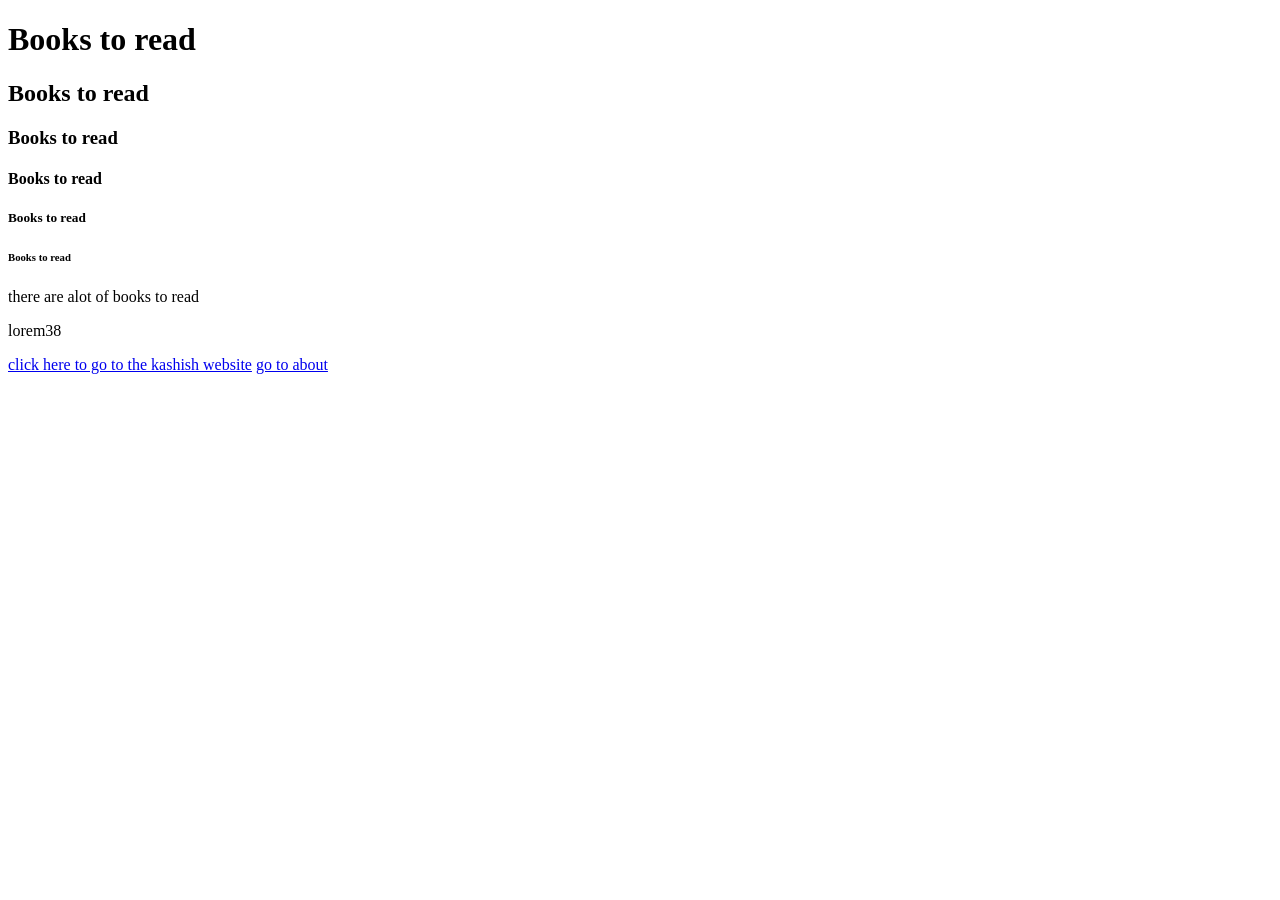
==== index.html @ 054702e3 "First Commit" ====
<!DOCTYPE html>
<html lang="en">
<head>
    <meta charset="UTF-8">
    <meta name="viewport" content="width=, initial-scale=1.0">
    <title>Document</title>
</head>
<body>
    <h1>Books to read</h1>
    <h2>Books to read</h2>
    <h3>Books to read</h3>
    <h4>Books to read</h4>
    <h5>Books to read</h5>
    <h6>Books to read</h6>
    <p>there are alot of books to read</p>
    <p>lorem38</p>
    <a href="https://codewithkashish.com">click here to  go to the kashish website</a>
    <a href="about html">go to about</a>
</body>
</html>
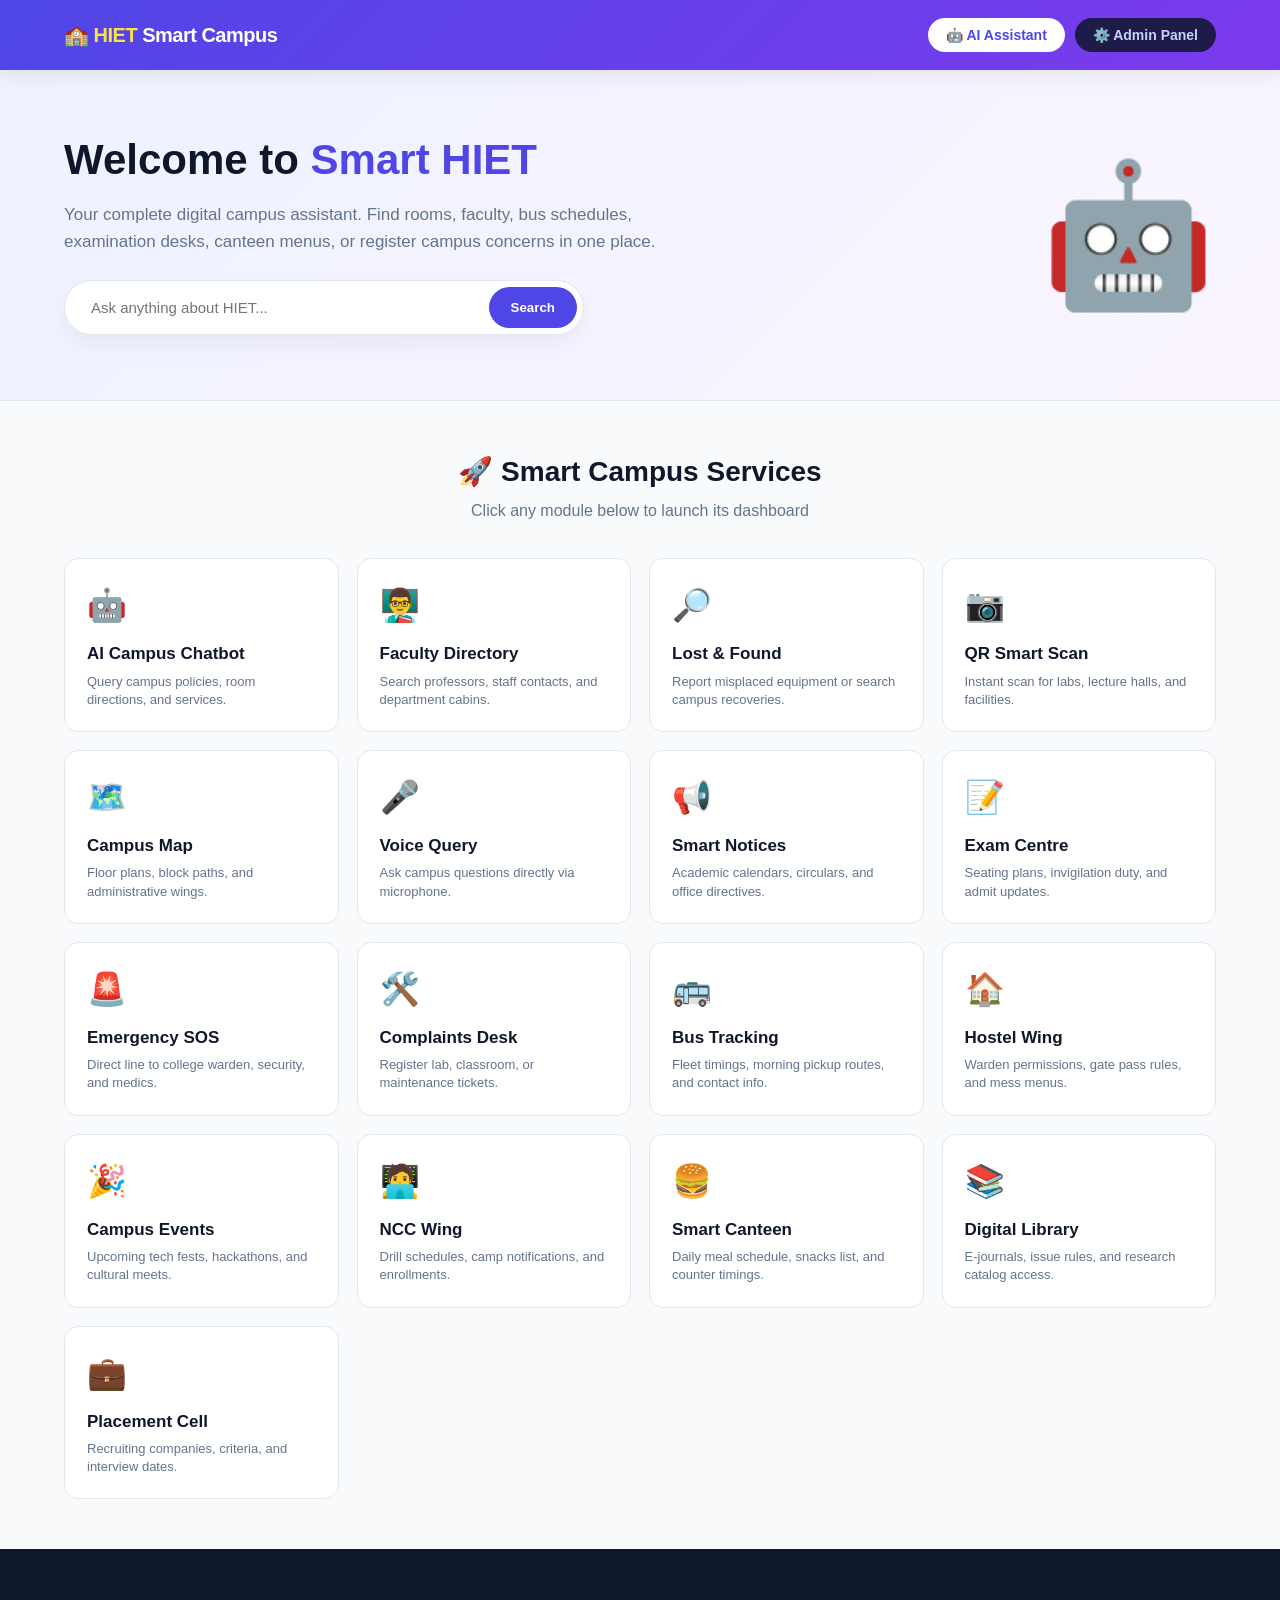
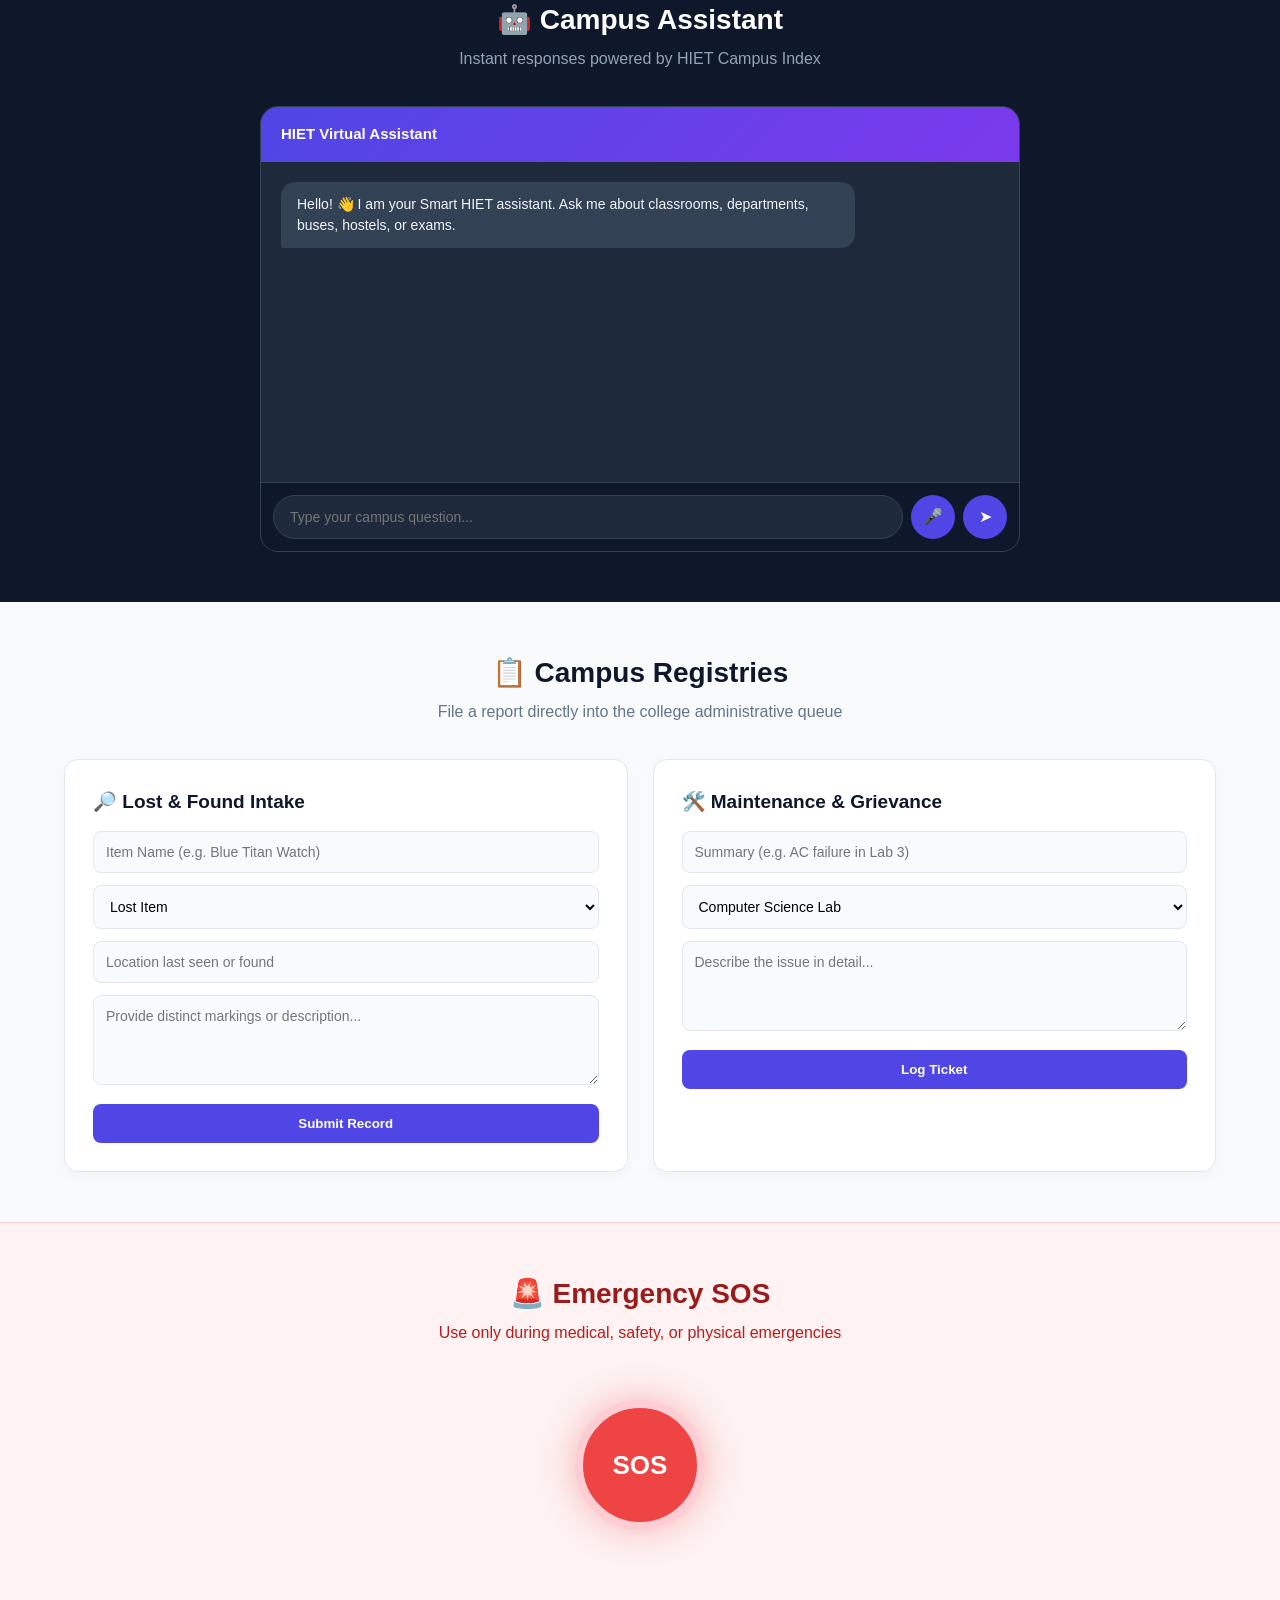
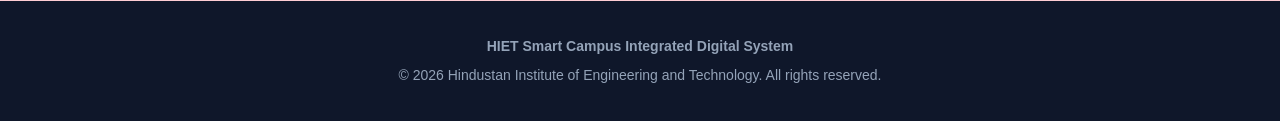
==== commit 90d65048: "change" ====
--- a/index.html
+++ b/index.html
@@ -1,20 +1,1216 @@
 <!DOCTYPE html>
 <html lang="en">
 <head>
-    <meta charset="UTF-8">
-    <meta name="viewport" content="width=, initial-scale=1.0">
-    <title>Document</title>
+<meta charset="UTF-8">
+<meta name="viewport" content="width=device-width, initial-scale=1.0">
+<title>Smart HIET Campus Portal</title>
+
+<style>
+:root {
+    --primary: #4f46e5;
+    --primary-dark: #3730a3;
+    --accent: #7c3aed;
+    --bg: #f8fafc;
+    --surface: #ffffff;
+    --text: #0f172a;
+    --muted: #64748b;
+    --border: #e2e8f0;
+    --danger: #ef4444;
+    --danger-bg: #fef2f2;
+    --success: #10b981;
+    --radius: 14px;
+}
+
+* {
+    margin: 0;
+    padding: 0;
+    box-sizing: border-box;
+    font-family: -apple-system, BlinkMacSystemFont, "Segoe UI", Roboto, Helvetica, Arial, sans-serif;
+}
+
+body {
+    background: var(--bg);
+    color: var(--text);
+    line-height: 1.5;
+}
+
+/* NAVBAR */
+nav {
+    height: 70px;
+    background: linear-gradient(135deg, var(--primary), var(--accent));
+    color: white;
+    display: flex;
+    align-items: center;
+    justify-content: space-between;
+    padding: 0 5%;
+    position: sticky;
+    top: 0;
+    z-index: 100;
+    box-shadow: 0 4px 20px rgba(0, 0, 0, 0.08);
+}
+
+.logo {
+    font-size: 20px;
+    font-weight: 700;
+    letter-spacing: -0.5px;
+}
+
+.logo span {
+    color: #fde047;
+}
+
+.nav-actions {
+    display: flex;
+    gap: 10px;
+}
+
+.nav-btn {
+    background: white;
+    color: var(--primary);
+    border: none;
+    padding: 9px 18px;
+    border-radius: 9999px;
+    font-weight: 600;
+    font-size: 14px;
+    cursor: pointer;
+    transition: 0.2s ease;
+}
+
+.nav-btn:hover {
+    transform: translateY(-1px);
+    box-shadow: 0 4px 12px rgba(0, 0, 0, 0.15);
+}
+
+.nav-btn.admin-btn {
+    background: #1e1b4b;
+    color: #c7d2fe;
+}
+
+/* HERO */
+.hero {
+    padding: 60px 5%;
+    display: flex;
+    align-items: center;
+    justify-content: space-between;
+    background: linear-gradient(135deg, #eef2ff 0%, #faf5ff 100%);
+    border-bottom: 1px solid var(--border);
+}
+
+.hero-text {
+    max-width: 620px;
+}
+
+.hero h1 {
+    font-size: 42px;
+    font-weight: 800;
+    line-height: 1.2;
+    margin-bottom: 15px;
+}
+
+.hero h1 span {
+    color: var(--primary);
+}
+
+.hero p {
+    font-size: 17px;
+    color: var(--muted);
+    line-height: 1.6;
+}
+
+.search {
+    margin-top: 25px;
+    display: flex;
+    background: var(--surface);
+    padding: 6px;
+    border-radius: 9999px;
+    box-shadow: 0 10px 25px rgba(0, 0, 0, 0.05);
+    border: 1px solid var(--border);
+    max-width: 520px;
+}
+
+.search input {
+    flex: 1;
+    border: none;
+    outline: none;
+    padding: 12px 20px;
+    font-size: 15px;
+    background: transparent;
+}
+
+.search button {
+    border: none;
+    background: var(--primary);
+    color: white;
+    padding: 0 22px;
+    border-radius: 9999px;
+    cursor: pointer;
+    font-weight: 600;
+}
+
+.hero-icon {
+    font-size: 140px;
+    user-select: none;
+}
+
+/* SECTIONS */
+section {
+    padding: 50px 5%;
+}
+
+.section-title {
+    text-align: center;
+    margin-bottom: 35px;
+}
+
+.section-title h2 {
+    font-size: 28px;
+    font-weight: 700;
+}
+
+.section-title p {
+    color: var(--muted);
+    margin-top: 6px;
+}
+
+/* MODULES GRID */
+.modules {
+    display: grid;
+    grid-template-columns: repeat(auto-fill, minmax(220px, 1fr));
+    gap: 18px;
+}
+
+.card {
+    background: var(--surface);
+    padding: 22px;
+    border-radius: var(--radius);
+    border: 1px solid var(--border);
+    cursor: pointer;
+    transition: transform 0.2s, box-shadow 0.2s;
+    display: flex;
+    flex-direction: column;
+}
+
+.card:hover {
+    transform: translateY(-4px);
+    box-shadow: 0 12px 25px rgba(0, 0, 0, 0.06);
+    border-color: #cbd5e1;
+}
+
+.card .icon {
+    font-size: 32px;
+    margin-bottom: 12px;
+}
+
+.card h3 {
+    font-size: 17px;
+    margin-bottom: 6px;
+}
+
+.card p {
+    color: var(--muted);
+    font-size: 13px;
+    line-height: 1.4;
+}
+
+/* CHATBOT */
+.ai-section {
+    background: #0f172a;
+    color: white;
+}
+
+.chatbox {
+    max-width: 760px;
+    margin: auto;
+    background: #1e293b;
+    border-radius: 18px;
+    overflow: hidden;
+    border: 1px solid #334155;
+}
+
+.chat-header {
+    padding: 16px 20px;
+    background: linear-gradient(135deg, var(--primary), var(--accent));
+    font-weight: 700;
+    font-size: 15px;
+}
+
+.chat-messages {
+    height: 320px;
+    padding: 20px;
+    overflow-y: auto;
+    display: flex;
+    flex-direction: column;
+    gap: 12px;
+}
+
+.message {
+    padding: 12px 16px;
+    border-radius: 14px;
+    max-width: 80%;
+    font-size: 14px;
+    line-height: 1.5;
+}
+
+.bot {
+    background: #334155;
+    color: #f1f5f9;
+    align-self: flex-start;
+    border-bottom-left-radius: 2px;
+}
+
+.user {
+    background: var(--primary);
+    color: white;
+    align-self: flex-end;
+    border-bottom-right-radius: 2px;
+}
+
+.chat-input {
+    display: flex;
+    padding: 12px;
+    gap: 8px;
+    background: #0f172a;
+    border-top: 1px solid #334155;
+}
+
+.chat-input input {
+    flex: 1;
+    padding: 12px 16px;
+    border: 1px solid #334155;
+    border-radius: 9999px;
+    outline: none;
+    background: #1e293b;
+    color: white;
+    font-size: 14px;
+}
+
+.chat-input button {
+    border: none;
+    border-radius: 9999px;
+    width: 44px;
+    height: 44px;
+    display: flex;
+    align-items: center;
+    justify-content: center;
+    cursor: pointer;
+    background: var(--primary);
+    color: white;
+    font-size: 16px;
+}
+
+/* FORMS SECTION */
+.forms-grid {
+    display: grid;
+    grid-template-columns: repeat(auto-fit, minmax(320px, 1fr));
+    gap: 25px;
+}
+
+.form-box {
+    background: var(--surface);
+    padding: 28px;
+    border-radius: var(--radius);
+    border: 1px solid var(--border);
+    box-shadow: 0 4px 15px rgba(0, 0, 0, 0.03);
+}
+
+.form-box h3 {
+    margin-bottom: 15px;
+    font-size: 19px;
+}
+
+.form-box input,
+.form-box textarea,
+.form-box select {
+    width: 100%;
+    padding: 12px;
+    margin-bottom: 12px;
+    border: 1px solid var(--border);
+    border-radius: 8px;
+    outline: none;
+    font-size: 14px;
+    background: #f8fafc;
+}
+
+.form-box textarea {
+    height: 90px;
+    resize: vertical;
+}
+
+.form-box button {
+    width: 100%;
+    padding: 12px;
+    border: none;
+    background: var(--primary);
+    color: white;
+    border-radius: 8px;
+    font-weight: 700;
+    cursor: pointer;
+    transition: 0.2s;
+}
+
+.form-box button:hover {
+    background: var(--primary-dark);
+}
+
+/* SOS */
+.sos {
+    background: var(--danger-bg);
+    text-align: center;
+    border-top: 1px solid #fecdd3;
+    border-bottom: 1px solid #fecdd3;
+}
+
+.sos-button {
+    display: inline-flex;
+    align-items: center;
+    justify-content: center;
+    margin: 20px auto;
+    width: 130px;
+    height: 130px;
+    border-radius: 50%;
+    border: 8px solid #fecdd3;
+    background: var(--danger);
+    color: white;
+    font-size: 26px;
+    font-weight: 800;
+    cursor: pointer;
+    box-shadow: 0 0 35px rgba(239, 68, 68, 0.35);
+    transition: transform 0.2s;
+}
+
+.sos-button:hover {
+    transform: scale(1.05);
+}
+
+/* FOOTER */
+footer {
+    background: #0f172a;
+    color: #94a3b8;
+    text-align: center;
+    padding: 35px 5%;
+    font-size: 14px;
+}
+
+/* MODAL ENGINE */
+.modal-overlay {
+    position: fixed;
+    top: 0;
+    left: 0;
+    right: 0;
+    bottom: 0;
+    background: rgba(15, 23, 42, 0.6);
+    backdrop-filter: blur(4px);
+    display: none;
+    align-items: center;
+    justify-content: center;
+    z-index: 2000;
+    padding: 20px;
+}
+
+.modal-overlay.active {
+    display: flex;
+}
+
+.modal-container {
+    background: var(--surface);
+    width: 100%;
+    max-width: 650px;
+    border-radius: 18px;
+    box-shadow: 0 20px 40px rgba(0, 0, 0, 0.2);
+    overflow: hidden;
+    max-height: 90vh;
+    display: flex;
+    flex-direction: column;
+}
+
+.modal-header {
+    padding: 18px 24px;
+    background: #f8fafc;
+    border-bottom: 1px solid var(--border);
+    display: flex;
+    align-items: center;
+    justify-content: space-between;
+}
+
+.modal-header h3 {
+    font-size: 18px;
+    display: flex;
+    align-items: center;
+    gap: 8px;
+}
+
+.modal-close {
+    background: none;
+    border: none;
+    font-size: 22px;
+    color: var(--muted);
+    cursor: pointer;
+}
+
+.modal-body {
+    padding: 24px;
+    overflow-y: auto;
+    font-size: 14px;
+}
+
+/* ADMIN PANEL STYLING */
+.admin-stats {
+    display: grid;
+    grid-template-columns: repeat(auto-fit, minmax(140px, 1fr));
+    gap: 12px;
+    margin-bottom: 24px;
+}
+
+.admin-stat-card {
+    background: #f1f5f9;
+    padding: 14px;
+    border-radius: 10px;
+    text-align: center;
+}
+
+.admin-stat-card .val {
+    font-size: 24px;
+    font-weight: 700;
+    color: var(--primary);
+}
+
+.admin-stat-card .lbl {
+    font-size: 12px;
+    color: var(--muted);
+}
+
+.admin-table {
+    width: 100%;
+    border-collapse: collapse;
+    margin-top: 10px;
+}
+
+.admin-table th,
+.admin-table td {
+    padding: 10px 12px;
+    text-align: left;
+    border-bottom: 1px solid var(--border);
+    font-size: 13px;
+}
+
+.admin-table th {
+    background: #f8fafc;
+    color: var(--muted);
+    font-weight: 600;
+}
+
+.badge {
+    display: inline-block;
+    padding: 3px 8px;
+    border-radius: 9999px;
+    font-size: 11px;
+    font-weight: 600;
+}
+
+.badge-pending {
+    background: #fef3c7;
+    color: #92400e;
+}
+
+.badge-resolved {
+    background: #dcfce7;
+    color: #166534;
+}
+
+/* RESPONSIVE */
+@media(max-width: 768px) {
+    .hero {
+        flex-direction: column;
+        text-align: center;
+        gap: 20px;
+    }
+    .hero-icon {
+        display: none;
+    }
+    .search {
+        margin: 20px auto 0;
+    }
+}
+</style>
 </head>
+
 <body>
-    <h1>Books to read</h1>
-    <h2>Books to read</h2>
-    <h3>Books to read</h3>
-    <h4>Books to read</h4>
-    <h5>Books to read</h5>
-    <h6>Books to read</h6>
-    <p>there are alot of books to read</p>
-    <p>lorem38</p>
-    <a href="https://codewithkashish.com">click here to  go to the kashish website</a>
-    <a href="about html">go to about</a>
+
+<!-- NAVBAR -->
+<nav>
+    <div class="logo">🏫 <span>HIET</span> Smart Campus</div>
+    <div class="nav-actions">
+        <button class="nav-btn" onclick="openAI()">🤖 AI Assistant</button>
+        <button class="nav-btn admin-btn" onclick="openAdminPanel()">⚙️ Admin Panel</button>
+    </div>
+</nav>
+
+<!-- HERO -->
+<div class="hero">
+    <div class="hero-text">
+        <h1>Welcome to <span>Smart HIET</span></h1>
+        <p>
+            Your complete digital campus assistant. Find rooms, faculty, bus schedules, 
+            examination desks, canteen menus, or register campus concerns in one place.
+        </p>
+
+        <div class="search">
+            <input id="mainSearch" placeholder="Ask anything about HIET..." onkeypress="searchEnter(event)">
+            <button onclick="mainSearch()">Search</button>
+        </div>
+    </div>
+    <div class="hero-icon">🤖</div>
+</div>
+
+<!-- MODULES -->
+<section>
+    <div class="section-title">
+        <h2>🚀 Smart Campus Services</h2>
+        <p>Click any module below to launch its dashboard</p>
+    </div>
+
+    <div class="modules">
+        <div class="card" onclick="openAI()">
+            <div class="icon">🤖</div>
+            <h3>AI Campus Chatbot</h3>
+            <p>Query campus policies, room directions, and services.</p>
+        </div>
+
+        <div class="card" onclick="openModal('faculty')">
+            <div class="icon">👨‍🏫</div>
+            <h3>Faculty Directory</h3>
+            <p>Search professors, staff contacts, and department cabins.</p>
+        </div>
+
+        <div class="card" onclick="openModal('lostFound')">
+            <div class="icon">🔎</div>
+            <h3>Lost & Found</h3>
+            <p>Report misplaced equipment or search campus recoveries.</p>
+        </div>
+
+        <div class="card" onclick="openModal('qrScan')">
+            <div class="icon">📷</div>
+            <h3>QR Smart Scan</h3>
+            <p>Instant scan for labs, lecture halls, and facilities.</p>
+        </div>
+
+        <div class="card" onclick="openModal('navigation')">
+            <div class="icon">🗺️</div>
+            <h3>Campus Map</h3>
+            <p>Floor plans, block paths, and administrative wings.</p>
+        </div>
+
+        <div class="card" onclick="voiceAssistant()">
+            <div class="icon">🎤</div>
+            <h3>Voice Query</h3>
+            <p>Ask campus questions directly via microphone.</p>
+        </div>
+
+        <div class="card" onclick="openModal('notices')">
+            <div class="icon">📢</div>
+            <h3>Smart Notices</h3>
+            <p>Academic calendars, circulars, and office directives.</p>
+        </div>
+
+        <div class="card" onclick="openModal('exam')">
+            <div class="icon">📝</div>
+            <h3>Exam Centre</h3>
+            <p>Seating plans, invigilation duty, and admit updates.</p>
+        </div>
+
+        <div class="card" onclick="sosPrompt()">
+            <div class="icon">🚨</div>
+            <h3>Emergency SOS</h3>
+            <p>Direct line to college warden, security, and medics.</p>
+        </div>
+
+        <div class="card" onclick="scrollToForms()">
+            <div class="icon">🛠️</div>
+            <h3>Complaints Desk</h3>
+            <p>Register lab, classroom, or maintenance tickets.</p>
+        </div>
+
+        <div class="card" onclick="openModal('bus')">
+            <div class="icon">🚌</div>
+            <h3>Bus Tracking</h3>
+            <p>Fleet timings, morning pickup routes, and contact info.</p>
+        </div>
+
+        <div class="card" onclick="openModal('hostel')">
+            <div class="icon">🏠</div>
+            <h3>Hostel Wing</h3>
+            <p>Warden permissions, gate pass rules, and mess menus.</p>
+        </div>
+
+        <div class="card" onclick="openModal('events')">
+            <div class="icon">🎉</div>
+            <h3>Campus Events</h3>
+            <p>Upcoming tech fests, hackathons, and cultural meets.</p>
+        </div>
+
+        <div class="card" onclick="openModal('ncc')">
+            <div class="icon">🧑‍💻</div>
+            <h3>NCC Wing</h3>
+            <p>Drill schedules, camp notifications, and enrollments.</p>
+        </div>
+
+        <div class="card" onclick="openModal('canteen')">
+            <div class="icon">🍔</div>
+            <h3>Smart Canteen</h3>
+            <p>Daily meal schedule, snacks list, and counter timings.</p>
+        </div>
+
+        <div class="card" onclick="openModal('library')">
+            <div class="icon">📚</div>
+            <h3>Digital Library</h3>
+            <p>E-journals, issue rules, and research catalog access.</p>
+        </div>
+
+        <div class="card" onclick="openModal('placement')">
+            <div class="icon">💼</div>
+            <h3>Placement Cell</h3>
+            <p>Recruiting companies, criteria, and interview dates.</p>
+        </div>
+    </div>
+</section>
+
+<!-- AI CHATBOT -->
+<section class="ai-section" id="ai">
+    <div class="section-title">
+        <h2>🤖 Campus Assistant</h2>
+        <p style="color:#94a3b8">Instant responses powered by HIET Campus Index</p>
+    </div>
+
+    <div class="chatbox">
+        <div class="chat-header">HIET Virtual Assistant</div>
+        <div class="chat-messages" id="messages">
+            <div class="message bot">
+                Hello! 👋 I am your Smart HIET assistant. Ask me about classrooms, departments, buses, hostels, or exams.
+            </div>
+        </div>
+        <div class="chat-input">
+            <input id="chatInput" placeholder="Type your campus question..." onkeypress="chatEnter(event)">
+            <button onclick="voiceAssistant()" title="Voice input">🎤</button>
+            <button onclick="sendMessage()" title="Send">➤</button>
+        </div>
+    </div>
+</section>
+
+<!-- REPORT & COMPLAINT FORMS -->
+<section id="forms">
+    <div class="section-title">
+        <h2>📋 Campus Registries</h2>
+        <p>File a report directly into the college administrative queue</p>
+    </div>
+
+    <div class="forms-grid">
+        <!-- LOST & FOUND -->
+        <div class="form-box">
+            <h3>🔎 Lost & Found Intake</h3>
+            <input id="itemName" placeholder="Item Name (e.g. Blue Titan Watch)">
+            <select id="itemType">
+                <option value="Lost">Lost Item</option>
+                <option value="Found">Found Item</option>
+            </select>
+            <input id="location" placeholder="Location last seen or found">
+            <textarea id="description" placeholder="Provide distinct markings or description..."></textarea>
+            <button onclick="submitLost()">Submit Record</button>
+        </div>
+
+        <!-- COMPLAINT SYSTEM -->
+        <div class="form-box">
+            <h3>🛠️ Maintenance & Grievance</h3>
+            <input id="complaintTitle" placeholder="Summary (e.g. AC failure in Lab 3)">
+            <select id="department">
+                <option>Computer Science Lab</option>
+                <option>Central Library</option>
+                <option>Boys / Girls Hostel</option>
+                <option>Campus Canteen</option>
+                <option>Transport & Bus Service</option>
+                <option>Electrical / Facilities</option>
+            </select>
+            <textarea id="complaintText" placeholder="Describe the issue in detail..."></textarea>
+            <button onclick="submitComplaint()">Log Ticket</button>
+        </div>
+    </div>
+</section>
+
+<!-- SOS SECTION -->
+<section class="sos">
+    <div class="section-title">
+        <h2 style="color: #991b1b;">🚨 Emergency SOS</h2>
+        <p style="color: #b91c1c;">Use only during medical, safety, or physical emergencies</p>
+    </div>
+    <button class="sos-button" onclick="sosPrompt()">SOS</button>
+</section>
+
+<!-- FOOTER -->
+<footer>
+    <p><strong>HIET Smart Campus Integrated Digital System</strong></p>
+    <p style="margin-top: 8px;">© 2026 Hindustan Institute of Engineering and Technology. All rights reserved.</p>
+</footer>
+
+<!-- SYSTEM MODAL -->
+<div class="modal-overlay" id="systemModal">
+    <div class="modal-container">
+        <div class="modal-header">
+            <h3 id="modalTitle">Module Details</h3>
+            <button class="modal-close" onclick="closeModal()">✕</button>
+        </div>
+        <div class="modal-body" id="modalContent"></div>
+    </div>
+</div>
+
+<script>
+/* ==========================================================
+   APP STATE & DEFAULT DATA STORE
+========================================================== */
+let appState = {
+    complaints: [
+        { id: "CMP-4921", title: "Projector flickering in Room 204", dept: "Electrical / Facilities", status: "Pending", date: "2026-09-07" },
+        { id: "CMP-4882", title: "Water dispenser filter replacement", dept: "Central Library", status: "Resolved", date: "2026-09-06" }
+    ],
+    lostFound: [
+        { id: "LF-3012", item: "Casio FX-991ES Calculator", type: "Found", location: "CSE Lab 2", date: "2026-09-08" },
+        { id: "LF-3004", item: "Black Leather Wallet", type: "Lost", location: "Canteen Area", date: "2026-09-07" }
+    ]
+};
+
+/* ==========================================================
+   INTERACTIVE MODULE MODALS
+========================================================== */
+const moduleData = {
+    faculty: {
+        title: "👨‍🏫 Faculty Directory",
+        content: `
+            <p style="color:var(--muted); margin-bottom: 15px;">Search through primary departmental heads and professors:</p>
+            <div style="display:flex; flex-direction:column; gap:10px;">
+                <div style="border:1px solid var(--border); padding:12px; border-radius:8px;">
+                    <strong>Dr. R. K. Sharma</strong> — Head of Department<br>
+                    <span style="color:var(--muted); font-size:13px;">Computer Science & Engineering • Cabin: Tech Block 301</span>
+                </div>
+                <div style="border:1px solid var(--border); padding:12px; border-radius:8px;">
+                    <strong>Prof. Anita Varma</strong> — Associate Professor<br>
+                    <span style="color:var(--muted); font-size:13px;">Data Structures & Python • Cabin: Tech Block 204</span>
+                </div>
+                <div style="border:1px solid var(--border); padding:12px; border-radius:8px;">
+                    <strong>Dr. Sunil Mehta</strong> — Dean of Academics<br>
+                    <span style="color:var(--muted); font-size:13px;">Admin Wing • First Floor Office 12</span>
+                </div>
+            </div>
+        `
+    },
+    qrScan: {
+        title: "📷 QR Smart Scanner",
+        content: `
+            <div style="text-align:center; padding:20px 0;">
+                <div style="border:2px dashed var(--border); padding:35px; border-radius:12px; margin-bottom:15px; background:#f8fafc;">
+                    <div style="font-size:45px; margin-bottom:10px;">📸</div>
+                    <p>Camera permission required to scan facility QR codes.</p>
+                </div>
+                <button class="nav-btn" style="background:var(--primary); color:white; border-radius:8px;" onclick="alert('Camera activated. Point at any lab, notice, or desk code.')">Initialize Camera</button>
+            </div>
+        `
+    },
+    navigation: {
+        title: "🗺️ Smart Campus Wayfinding",
+        content: `
+            <div style="display:flex; flex-direction:column; gap:10px;">
+                <p style="color:var(--muted)">Key building locations and paths:</p>
+                <ul style="padding-left:20px; line-height:1.8;">
+                    <li><strong>Tech Block A:</strong> CSE Labs 1-4, Server Room (Ground & 1st Floor)</li>
+                    <li><strong>Academic Block B:</strong> Lecture Halls 101-310, HOD Cabins</li>
+                    <li><strong>Central Amenities:</strong> Library (Floor 2), Main Auditorium</li>
+                    <li><strong>Campus Facilities:</strong> Student Canteen, First Aid Centre, Sports Ground</li>
+                </ul>
+            </div>
+        `
+    },
+    notices: {
+        title: "📢 Official Campus Bulletins",
+        content: `
+            <div style="display:flex; flex-direction:column; gap:12px;">
+                <div style="border-left:4px solid var(--primary); padding:10px 14px; background:#f8fafc;">
+                    <strong>Mid-Term Schedule Published</strong>
+                    <p style="color:var(--muted); font-size:12px;">Circulated today • Controller of Examinations</p>
+                </div>
+                <div style="border-left:4px solid var(--accent); padding:10px 14px; background:#f8fafc;">
+                    <strong>Annual Hackathon Registration Open</strong>
+                    <p style="color:var(--muted); font-size:12px;">Circulated 2 days ago • Innovation Cell</p>
+                </div>
+                <div style="border-left:4px solid #10b981; padding:10px 14px; background:#f8fafc;">
+                    <strong>Library Timings Extended to 9:00 PM</strong>
+                    <p style="color:var(--muted); font-size:12px;">Circulated Sep 05, 2026 • Library Dean</p>
+                </div>
+            </div>
+        `
+    },
+    exam: {
+        title: "📝 Examination Centre Desk",
+        content: `
+            <p style="color:var(--muted); margin-bottom:12px;">Upcoming assessment details:</p>
+            <table class="admin-table">
+                <tr><th>Code</th><th>Subject</th><th>Date</th><th>Hall</th></tr>
+                <tr><td>CS601</td><td>Compiler Design</td><td>Sep 15</td><td>Hall A-1</td></tr>
+                <tr><td>CS602</td><td>Cloud Computing</td><td>Sep 17</td><td>Hall B-2</td></tr>
+                <tr><td>CS603</td><td>Machine Learning</td><td>Sep 21</td><td>Hall A-2</td></tr>
+            </table>
+        `
+    },
+    bus: {
+        title: "🚌 Transport & Route Schedule",
+        content: `
+            <table class="admin-table">
+                <tr><th>Route</th><th>Pickup Area</th><th>Departure</th><th>Driver Contact</th></tr>
+                <tr><td>Route 1</td><td>City Centre Metro</td><td>07:30 AM</td><td>+91 98765 43210</td></tr>
+                <tr><td>Route 2</td><td>South Extension</td><td>07:15 AM</td><td>+91 98765 43211</td></tr>
+                <tr><td>Route 3</td><td>Railway Junction</td><td>07:40 AM</td><td>+91 98765 43212</td></tr>
+            </table>
+        `
+    },
+    hostel: {
+        title: "🏠 Residential Wings",
+        content: `
+            <p><strong>Hostel Administrative Guidelines:</strong></p>
+            <ul style="padding-left:20px; margin: 10px 0 15px; line-height: 1.7;">
+                <li>Night Curfew: 09:30 PM (Digital Out-pass mandatory)</li>
+                <li>Mess Timings: Breakfast (7:30-9:00), Lunch (12:30-2:00), Dinner (7:30-9:30)</li>
+                <li>Warden Office: Ground Floor, Block H-1</li>
+            </ul>
+        `
+    },
+    events: {
+        title: "🎉 Campus Events & Activities",
+        content: `
+            <div style="display:flex; flex-direction:column; gap:10px;">
+                <div style="border:1px solid var(--border); padding:10px; border-radius:8px;">
+                    <strong>⚡ HIET Hackfest 2026</strong><br>
+                    <span style="font-size:12px; color:var(--muted);">36-Hour Hackathon • Sep 26-27 • Main Auditorium</span>
+                </div>
+                <div style="border:1px solid var(--border); padding:10px; border-radius:8px;">
+                    <strong>🎭 Annual Cultural Gala</strong><br>
+                    <span style="font-size:12px; color:var(--muted);">Inter-college music & drama meet • Oct 10 • Campus Amphitheater</span>
+                </div>
+            </div>
+        `
+    },
+    ncc: {
+        title: "🧑‍💻 NCC Operations",
+        content: `
+            <p><strong>National Cadet Corps (HIET Wing):</strong></p>
+            <ul style="padding-left:20px; margin:10px 0; line-height:1.7;">
+                <li>Weekly Parade: Every Saturday, 06:30 AM (College Grounds)</li>
+                <li>Upcoming Camp: Combined Annual Training Camp (Oct 2026)</li>
+                <li>Officer Commanding: Lt. Col. V. S. Chauhan</li>
+            </ul>
+        `
+    },
+    canteen: {
+        title: "🍔 Smart Canteen Menu",
+        content: `
+            <table class="admin-table">
+                <tr><th>Item</th><th>Availability</th><th>Price</th></tr>
+                <tr><td>Veg Thali Meal</td><td>12:30 PM - 02:30 PM</td><td>₹60</td></tr>
+                <tr><td>Paneer Wrap / Sandwich</td><td>All Day</td><td>₹45</td></tr>
+                <tr><td>South Indian Platter</td><td>08:00 AM - 11:30 AM</td><td>₹40</td></tr>
+                <tr><td>Fresh Cold Pressed Juice</td><td>All Day</td><td>₹30</td></tr>
+            </table>
+        `
+    },
+    library: {
+        title: "📚 Digital Library Portal",
+        content: `
+            <p>Access IEEE, Springer, and institutional repository terminals:</p>
+            <ul style="padding-left:20px; margin:10px 0; line-height:1.7;">
+                <li>Total Physical Volumes: 42,000+</li>
+                <li>E-Book Catalog: Available via campus Wi-Fi proxy</li>
+                <li>Book Issue Limit: 4 Books per undergraduate card for 14 days</li>
+            </ul>
+        `
+    },
+    placement: {
+        title: "💼 Training & Placement Cell",
+        content: `
+            <div style="display:flex; flex-direction:column; gap:10px;">
+                <div style="background:#f8fafc; padding:12px; border-radius:8px;">
+                    <strong>Upcoming Recruitment Drives:</strong>
+                    <ul style="padding-left:20px; margin-top:6px; font-size:13px;">
+                        <li>Cognizant (Eligibility: 65% across 10th, 12th & B.Tech)</li>
+                        <li>TCS Digital / Ninja (Drive date: Sep 29)</li>
+                        <li>Infosys Power Programmer drive (Registrations closing Friday)</li>
+                    </ul>
+                </div>
+            </div>
+        `
+    },
+    lostFound: {
+        title: "🔎 Lost & Found Registry",
+        content: `
+            <p style="color:var(--muted); margin-bottom:10px;">Active records on campus:</p>
+            <div id="modalLostFoundList"></div>
+            <p style="margin-top:15px; font-size:12px; color:var(--muted);">To report a new item, use the registry form at the bottom of the homepage.</p>
+        `
+    }
+};
+
+function openModal(key) {
+    const modal = document.getElementById("systemModal");
+    const title = document.getElementById("modalTitle");
+    const content = document.getElementById("modalContent");
+
+    if (key === 'lostFound') {
+        title.innerHTML = moduleData.lostFound.title;
+        content.innerHTML = moduleData.lostFound.content;
+        renderModalLostList();
+    } else if (moduleData[key]) {
+        title.innerHTML = moduleData[key].title;
+        content.innerHTML = moduleData[key].content;
+    }
+
+    modal.classList.add("active");
+}
+
+function closeModal() {
+    document.getElementById("systemModal").classList.remove("active");
+}
+
+function renderModalLostList() {
+    const el = document.getElementById("modalLostFoundList");
+    if (!el) return;
+    el.innerHTML = `
+        <table class="admin-table">
+            <tr><th>Type</th><th>Item</th><th>Location</th><th>Date</th></tr>
+            ${appState.lostFound.map(item => `
+                <tr>
+                    <td><span class="badge ${item.type === 'Found' ? 'badge-resolved' : 'badge-pending'}">${item.type}</span></td>
+                    <td><strong>${item.item}</strong></td>
+                    <td>${item.location}</td>
+                    <td>${item.date}</td>
+                </tr>
+            `).join('')}
+        </table>
+    `;
+}
+
+/* ==========================================================
+   ADMIN PANEL IMPLEMENTATION
+========================================================== */
+function openAdminPanel() {
+    const modal = document.getElementById("systemModal");
+    const title = document.getElementById("modalTitle");
+    const content = document.getElementById("modalContent");
+
+    title.innerHTML = "⚙️ Campus System Administrator";
+    
+    content.innerHTML = `
+        <div class="admin-stats">
+            <div class="admin-stat-card">
+                <div class="val">${appState.complaints.length}</div>
+                <div class="lbl">Total Grievances</div>
+            </div>
+            <div class="admin-stat-card">
+                <div class="val">${appState.complaints.filter(c => c.status === 'Pending').length}</div>
+                <div class="lbl">Pending Tickets</div>
+            </div>
+            <div class="admin-stat-card">
+                <div class="val">${appState.lostFound.length}</div>
+                <div class="lbl">Lost Items Logged</div>
+            </div>
+        </div>
+
+        <h4 style="margin-bottom:8px;">Campus Maintenance Tickets</h4>
+        <div style="overflow-x:auto;">
+            <table class="admin-table">
+                <thead>
+                    <tr><th>ID</th><th>Title</th><th>Department</th><th>Status</th><th>Action</th></tr>
+                </thead>
+                <tbody>
+                    ${appState.complaints.map(c => `
+                        <tr>
+                            <td>${c.id}</td>
+                            <td>${c.title}</td>
+                            <td>${c.dept}</td>
+                            <td><span class="badge ${c.status === 'Pending' ? 'badge-pending' : 'badge-resolved'}">${c.status}</span></td>
+                            <td>
+                                ${c.status === 'Pending' 
+                                    ? `<button onclick="resolveComplaint('${c.id}')" style="background:#10b981; color:white; border:none; padding:4px 8px; border-radius:4px; cursor:pointer; font-size:11px;">Resolve</button>`
+                                    : `<span style="color:var(--muted); font-size:11px;">Closed</span>`
+                                }
+                            </td>
+                        </tr>
+                    `).join('')}
+                </tbody>
+            </table>
+        </div>
+    `;
+
+    modal.classList.add("active");
+}
+
+function resolveComplaint(id) {
+    const item = appState.complaints.find(c => c.id === id);
+    if (item) {
+        item.status = "Resolved";
+        openAdminPanel(); // re-render
+    }
+}
+
+/* ==========================================================
+   CHATBOT LOGIC
+========================================================== */
+function openAI() {
+    document.getElementById("ai").scrollIntoView({ behavior: "smooth" });
+}
+
+function scrollToForms() {
+    document.getElementById("forms").scrollIntoView({ behavior: "smooth" });
+}
+
+function chatEnter(e) {
+    if (e.key === "Enter") sendMessage();
+}
+
+function searchEnter(e) {
+    if (e.key === "Enter") mainSearch();
+}
+
+function mainSearch() {
+    const q = document.getElementById("mainSearch").value.trim();
+    if (!q) return;
+    openAI();
+    document.getElementById("chatInput").value = q;
+    setTimeout(sendMessage, 400);
+}
+
+function sendMessage() {
+    const input = document.getElementById("chatInput");
+    const text = input.value.trim();
+    if (!text) return;
+
+    addMessage(text, "user");
+    input.value = "";
+
+    setTimeout(() => {
+        const reply = getAIAnswer(text);
+        addMessage(reply, "bot");
+        speak(reply);
+    }, 400);
+}
+
+function addMessage(text, type) {
+    const box = document.getElementById("messages");
+    const div = document.createElement("div");
+    div.className = "message " + type;
+    div.innerHTML = text;
+    box.appendChild(div);
+    box.scrollTop = box.scrollHeight;
+}
+
+function getAIAnswer(q) {
+    const s = q.toLowerCase();
+    if (s.includes("cse") || s.includes("lab")) return "💻 CSE Labs 1 through 4 are located in Tech Block A, on the 1st Floor.";
+    if (s.includes("teacher") || s.includes("faculty") || s.includes("hod")) return "👨‍🏫 Faculty rooms and HOD chambers are listed under the Faculty Directory module.";
+    if (s.includes("library")) return "📚 Central Library is on Floor 2 of the Academic Block. Open until 9:00 PM.";
+    if (s.includes("canteen") || s.includes("food")) return "🍔 The campus canteen serves meals from 8:00 AM to 8:00 PM. Check the Smart Canteen card for current rates.";
+    if (s.includes("bus") || s.includes("transport")) return "🚌 HIET operates 3 regional routes covering the Metro, Station, and Suburbs.";
+    if (s.includes("exam") || s.includes("date")) return "📝 Mid-term examinations commence Sep 15. Check the Exam Centre module for seat plans.";
+    if (s.includes("hostel")) return "🏠 Hostel gates close at 9:30 PM. Out-pass submissions must be signed by the warden.";
+    return "🤖 I understand! You can also click any module card above to launch full details for that service.";
+}
+
+function voiceAssistant() {
+    if (!('webkitSpeechRecognition' in window) && !('SpeechRecognition' in window)) {
+        alert("Speech recognition is not supported in this browser. Please use Chrome or Edge.");
+        return;
+    }
+    const SpeechRecognition = window.SpeechRecognition || window.webkitSpeechRecognition;
+    const recognition = new SpeechRecognition();
+    recognition.lang = "en-IN";
+    recognition.start();
+
+    recognition.onresult = function(event) {
+        const text = event.results[0][0].transcript;
+        document.getElementById("chatInput").value = text;
+        openAI();
+        sendMessage();
+    };
+}
+
+function speak(text) {
+    if ('speechSynthesis' in window) {
+        const cleanText = text.replace(/[\u{1F600}-\u{1F64F}|\u{1F300}-\u{1F5FF}|\u{1F680}-\u{1F6FF}|\u{2600}-\u{26FF}|\u{2700}-\u{27BF}]/gu, '');
+        const speech = new SpeechSynthesisUtterance(cleanText);
+        speech.lang = "en-IN";
+        speechSynthesis.speak(speech);
+    }
+}
+
+/* ==========================================================
+   FORM HANDLERS
+========================================================== */
+function submitLost() {
+    const item = document.getElementById("itemName").value.trim();
+    const type = document.getElementById("itemType").value;
+    const loc = document.getElementById("location").value.trim();
+    
+    if (!item || !loc) {
+        alert("Please complete the item name and location fields.");
+        return;
+    }
+
+    const id = "LF-" + Math.floor(1000 + Math.random() * 9000);
+    appState.lostFound.unshift({
+        id: id,
+        item: item,
+        type: type,
+        location: loc,
+        date: new Date().toISOString().split('T')[0]
+    });
+
+    alert(`✅ Entry Logged!\nID: ${id}\nYour record has been published to the campus board.`);
+    document.getElementById("itemName").value = "";
+    document.getElementById("location").value = "";
+    document.getElementById("description").value = "";
+}
+
+function submitComplaint() {
+    const title = document.getElementById("complaintTitle").value.trim();
+    const dept = document.getElementById("department").value;
+
+    if (!title) {
+        alert("Please summarize the grievance or issue.");
+        return;
+    }
+
+    const id = "CMP-" + Math.floor(1000 + Math.random() * 9000);
+    appState.complaints.unshift({
+        id: id,
+        title: title,
+        dept: dept,
+        status: "Pending",
+        date: new Date().toISOString().split('T')[0]
+    });
+
+    alert(`✅ Ticket Filed!\nTicket ID: ${id}\nThe ${dept} division has been notified.`);
+    document.getElementById("complaintTitle").value = "";
+    document.getElementById("complaintText").value = "";
+}
+
+function sosPrompt() {g
+    const proceed = confirm("🚨 EMERGENCY SOS INITIATION\n\nAre you sure you want to trigger the campus security and medical alert?");
+    if (proceed) {
+        alert("🚨 Security dispatch notified with your location.\nEmergency Contact: 011-2929-HELP\nCampus Ambulance: Extension 108");
+    }
+}
+
+// Close modal if user clicks outside container
+window.onclick = function(event) {
+    const modal = document.getElementById("systemModal");
+    if (event.target === modal) {
+        closeModal();
+    }
+};
+</script>
+
 </body>
 </html>
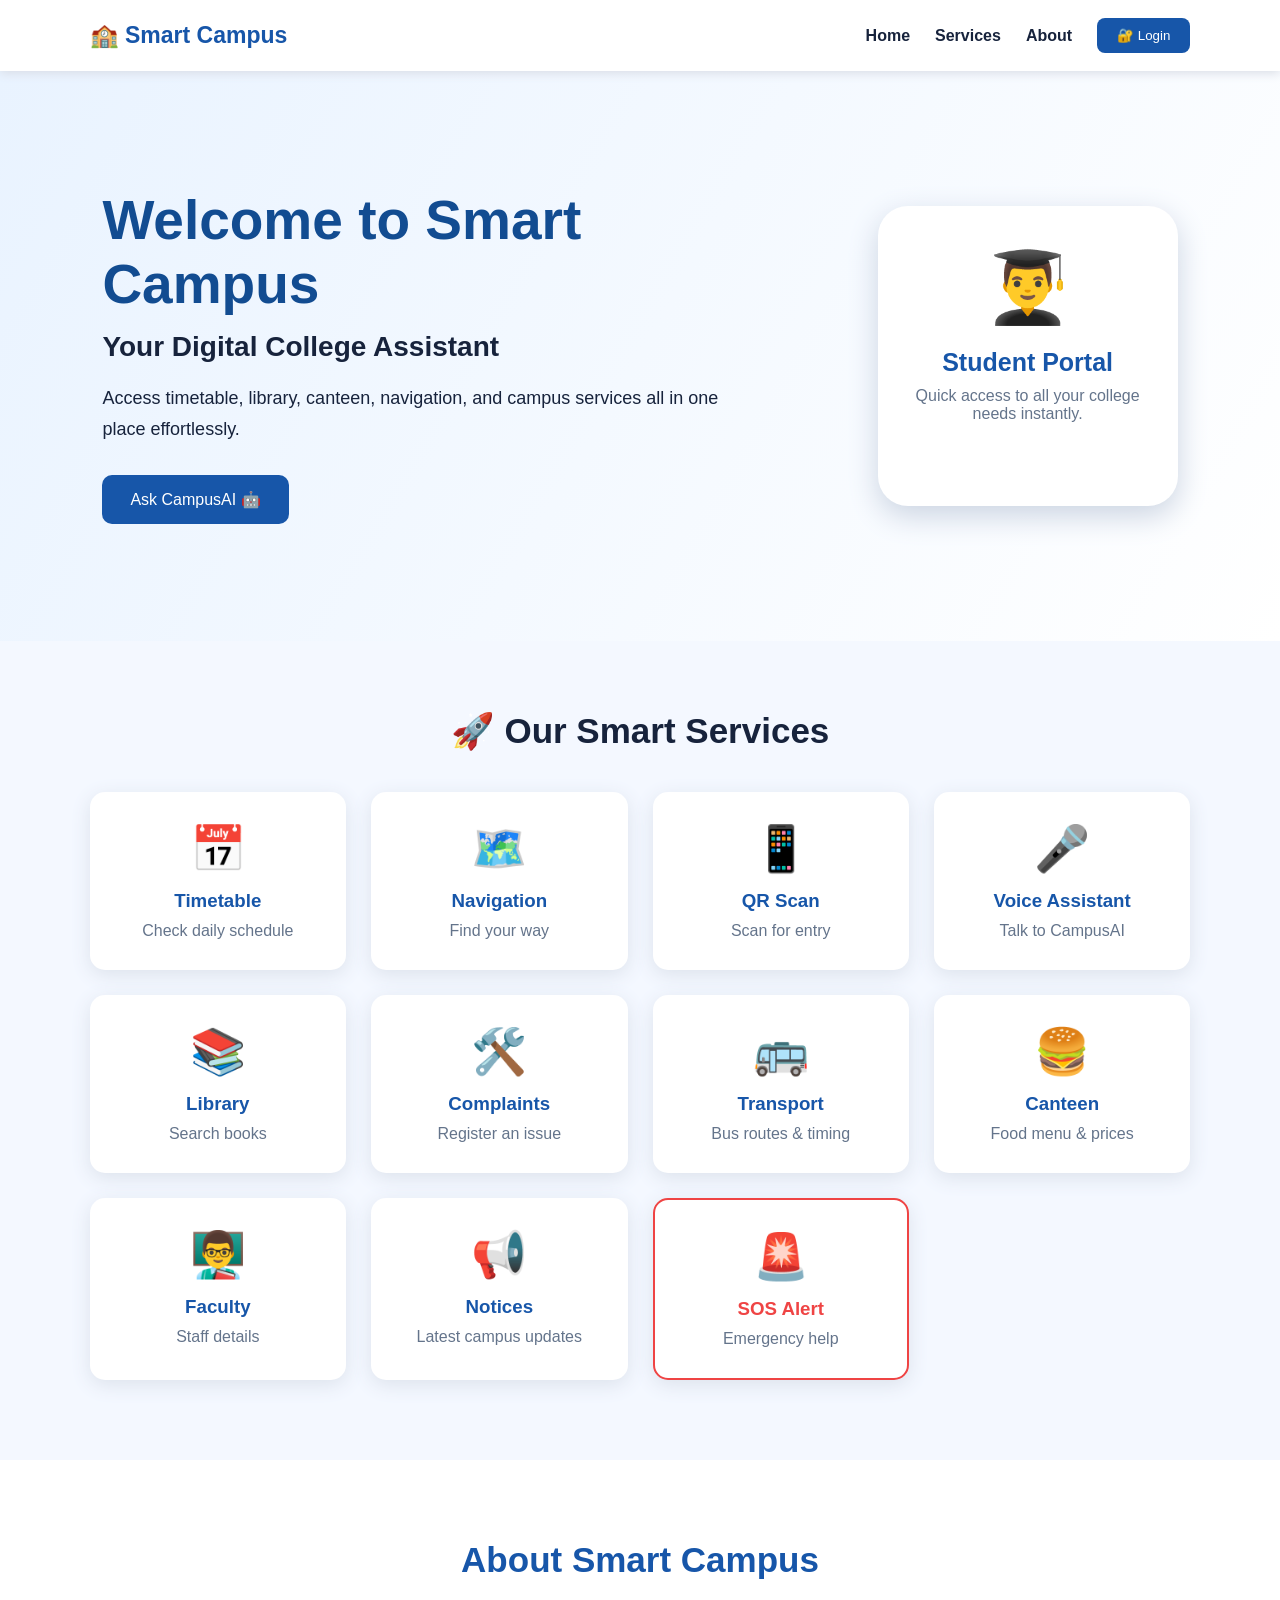
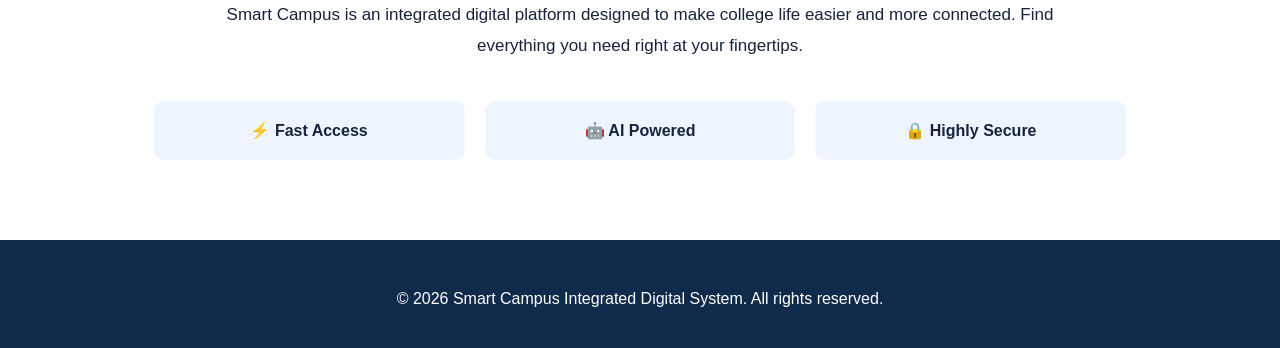
==== commit 948605cb: "Final website code" ====
--- a/index.html
+++ b/index.html
@@ -1,1216 +1,629 @@
 <!DOCTYPE html>
 <html lang="en">
 <head>
-<meta charset="UTF-8">
-<meta name="viewport" content="width=device-width, initial-scale=1.0">
-<title>Smart HIET Campus Portal</title>
-
-<style>
-:root {
-    --primary: #4f46e5;
-    --primary-dark: #3730a3;
-    --accent: #7c3aed;
-    --bg: #f8fafc;
-    --surface: #ffffff;
-    --text: #0f172a;
-    --muted: #64748b;
-    --border: #e2e8f0;
-    --danger: #ef4444;
-    --danger-bg: #fef2f2;
-    --success: #10b981;
-    --radius: 14px;
-}
-
-* {
-    margin: 0;
-    padding: 0;
-    box-sizing: border-box;
-    font-family: -apple-system, BlinkMacSystemFont, "Segoe UI", Roboto, Helvetica, Arial, sans-serif;
-}
-
-body {
-    background: var(--bg);
-    color: var(--text);
-    line-height: 1.5;
-}
-
-/* NAVBAR */
-nav {
-    height: 70px;
-    background: linear-gradient(135deg, var(--primary), var(--accent));
-    color: white;
-    display: flex;
-    align-items: center;
-    justify-content: space-between;
-    padding: 0 5%;
-    position: sticky;
-    top: 0;
-    z-index: 100;
-    box-shadow: 0 4px 20px rgba(0, 0, 0, 0.08);
-}
-
-.logo {
-    font-size: 20px;
-    font-weight: 700;
-    letter-spacing: -0.5px;
-}
-
-.logo span {
-    color: #fde047;
-}
-
-.nav-actions {
-    display: flex;
-    gap: 10px;
-}
-
-.nav-btn {
-    background: white;
-    color: var(--primary);
-    border: none;
-    padding: 9px 18px;
-    border-radius: 9999px;
-    font-weight: 600;
-    font-size: 14px;
-    cursor: pointer;
-    transition: 0.2s ease;
-}
-
-.nav-btn:hover {
-    transform: translateY(-1px);
-    box-shadow: 0 4px 12px rgba(0, 0, 0, 0.15);
-}
-
-.nav-btn.admin-btn {
-    background: #1e1b4b;
-    color: #c7d2fe;
-}
-
-/* HERO */
-.hero {
-    padding: 60px 5%;
-    display: flex;
-    align-items: center;
-    justify-content: space-between;
-    background: linear-gradient(135deg, #eef2ff 0%, #faf5ff 100%);
-    border-bottom: 1px solid var(--border);
-}
-
-.hero-text {
-    max-width: 620px;
-}
-
-.hero h1 {
-    font-size: 42px;
-    font-weight: 800;
-    line-height: 1.2;
-    margin-bottom: 15px;
-}
-
-.hero h1 span {
-    color: var(--primary);
-}
-
-.hero p {
-    font-size: 17px;
-    color: var(--muted);
-    line-height: 1.6;
-}
-
-.search {
-    margin-top: 25px;
-    display: flex;
-    background: var(--surface);
-    padding: 6px;
-    border-radius: 9999px;
-    box-shadow: 0 10px 25px rgba(0, 0, 0, 0.05);
-    border: 1px solid var(--border);
-    max-width: 520px;
-}
-
-.search input {
-    flex: 1;
-    border: none;
-    outline: none;
-    padding: 12px 20px;
-    font-size: 15px;
-    background: transparent;
-}
-
-.search button {
-    border: none;
-    background: var(--primary);
-    color: white;
-    padding: 0 22px;
-    border-radius: 9999px;
-    cursor: pointer;
-    font-weight: 600;
-}
-
-.hero-icon {
-    font-size: 140px;
-    user-select: none;
-}
-
-/* SECTIONS */
-section {
-    padding: 50px 5%;
-}
-
-.section-title {
-    text-align: center;
-    margin-bottom: 35px;
-}
-
-.section-title h2 {
-    font-size: 28px;
-    font-weight: 700;
-}
-
-.section-title p {
-    color: var(--muted);
-    margin-top: 6px;
-}
-
-/* MODULES GRID */
-.modules {
-    display: grid;
-    grid-template-columns: repeat(auto-fill, minmax(220px, 1fr));
-    gap: 18px;
-}
-
-.card {
-    background: var(--surface);
-    padding: 22px;
-    border-radius: var(--radius);
-    border: 1px solid var(--border);
-    cursor: pointer;
-    transition: transform 0.2s, box-shadow 0.2s;
-    display: flex;
-    flex-direction: column;
-}
-
-.card:hover {
-    transform: translateY(-4px);
-    box-shadow: 0 12px 25px rgba(0, 0, 0, 0.06);
-    border-color: #cbd5e1;
-}
-
-.card .icon {
-    font-size: 32px;
-    margin-bottom: 12px;
-}
-
-.card h3 {
-    font-size: 17px;
-    margin-bottom: 6px;
-}
-
-.card p {
-    color: var(--muted);
-    font-size: 13px;
-    line-height: 1.4;
-}
-
-/* CHATBOT */
-.ai-section {
-    background: #0f172a;
-    color: white;
-}
-
-.chatbox {
-    max-width: 760px;
-    margin: auto;
-    background: #1e293b;
-    border-radius: 18px;
-    overflow: hidden;
-    border: 1px solid #334155;
-}
-
-.chat-header {
-    padding: 16px 20px;
-    background: linear-gradient(135deg, var(--primary), var(--accent));
-    font-weight: 700;
-    font-size: 15px;
-}
-
-.chat-messages {
-    height: 320px;
-    padding: 20px;
-    overflow-y: auto;
-    display: flex;
-    flex-direction: column;
-    gap: 12px;
-}
-
-.message {
-    padding: 12px 16px;
-    border-radius: 14px;
-    max-width: 80%;
-    font-size: 14px;
-    line-height: 1.5;
-}
-
-.bot {
-    background: #334155;
-    color: #f1f5f9;
-    align-self: flex-start;
-    border-bottom-left-radius: 2px;
-}
-
-.user {
-    background: var(--primary);
-    color: white;
-    align-self: flex-end;
-    border-bottom-right-radius: 2px;
-}
-
-.chat-input {
-    display: flex;
-    padding: 12px;
-    gap: 8px;
-    background: #0f172a;
-    border-top: 1px solid #334155;
-}
-
-.chat-input input {
-    flex: 1;
-    padding: 12px 16px;
-    border: 1px solid #334155;
-    border-radius: 9999px;
-    outline: none;
-    background: #1e293b;
-    color: white;
-    font-size: 14px;
-}
-
-.chat-input button {
-    border: none;
-    border-radius: 9999px;
-    width: 44px;
-    height: 44px;
-    display: flex;
-    align-items: center;
-    justify-content: center;
-    cursor: pointer;
-    background: var(--primary);
-    color: white;
-    font-size: 16px;
-}
-
-/* FORMS SECTION */
-.forms-grid {
-    display: grid;
-    grid-template-columns: repeat(auto-fit, minmax(320px, 1fr));
-    gap: 25px;
-}
-
-.form-box {
-    background: var(--surface);
-    padding: 28px;
-    border-radius: var(--radius);
-    border: 1px solid var(--border);
-    box-shadow: 0 4px 15px rgba(0, 0, 0, 0.03);
-}
-
-.form-box h3 {
-    margin-bottom: 15px;
-    font-size: 19px;
-}
-
-.form-box input,
-.form-box textarea,
-.form-box select {
-    width: 100%;
-    padding: 12px;
-    margin-bottom: 12px;
-    border: 1px solid var(--border);
-    border-radius: 8px;
-    outline: none;
-    font-size: 14px;
-    background: #f8fafc;
-}
-
-.form-box textarea {
-    height: 90px;
-    resize: vertical;
-}
-
-.form-box button {
-    width: 100%;
-    padding: 12px;
-    border: none;
-    background: var(--primary);
-    color: white;
-    border-radius: 8px;
-    font-weight: 700;
-    cursor: pointer;
-    transition: 0.2s;
-}
-
-.form-box button:hover {
-    background: var(--primary-dark);
-}
-
-/* SOS */
-.sos {
-    background: var(--danger-bg);
-    text-align: center;
-    border-top: 1px solid #fecdd3;
-    border-bottom: 1px solid #fecdd3;
-}
-
-.sos-button {
-    display: inline-flex;
-    align-items: center;
-    justify-content: center;
-    margin: 20px auto;
-    width: 130px;
-    height: 130px;
-    border-radius: 50%;
-    border: 8px solid #fecdd3;
-    background: var(--danger);
-    color: white;
-    font-size: 26px;
-    font-weight: 800;
-    cursor: pointer;
-    box-shadow: 0 0 35px rgba(239, 68, 68, 0.35);
-    transition: transform 0.2s;
-}
-
-.sos-button:hover {
-    transform: scale(1.05);
-}
-
-/* FOOTER */
-footer {
-    background: #0f172a;
-    color: #94a3b8;
-    text-align: center;
-    padding: 35px 5%;
-    font-size: 14px;
-}
-
-/* MODAL ENGINE */
-.modal-overlay {
-    position: fixed;
-    top: 0;
-    left: 0;
-    right: 0;
-    bottom: 0;
-    background: rgba(15, 23, 42, 0.6);
-    backdrop-filter: blur(4px);
-    display: none;
-    align-items: center;
-    justify-content: center;
-    z-index: 2000;
-    padding: 20px;
-}
-
-.modal-overlay.active {
-    display: flex;
-}
-
-.modal-container {
-    background: var(--surface);
-    width: 100%;
-    max-width: 650px;
-    border-radius: 18px;
-    box-shadow: 0 20px 40px rgba(0, 0, 0, 0.2);
-    overflow: hidden;
-    max-height: 90vh;
-    display: flex;
-    flex-direction: column;
-}
-
-.modal-header {
-    padding: 18px 24px;
-    background: #f8fafc;
-    border-bottom: 1px solid var(--border);
-    display: flex;
-    align-items: center;
-    justify-content: space-between;
-}
-
-.modal-header h3 {
-    font-size: 18px;
-    display: flex;
-    align-items: center;
-    gap: 8px;
-}
-
-.modal-close {
-    background: none;
-    border: none;
-    font-size: 22px;
-    color: var(--muted);
-    cursor: pointer;
-}
-
-.modal-body {
-    padding: 24px;
-    overflow-y: auto;
-    font-size: 14px;
-}
-
-/* ADMIN PANEL STYLING */
-.admin-stats {
-    display: grid;
-    grid-template-columns: repeat(auto-fit, minmax(140px, 1fr));
-    gap: 12px;
-    margin-bottom: 24px;
-}
-
-.admin-stat-card {
-    background: #f1f5f9;
-    padding: 14px;
-    border-radius: 10px;
-    text-align: center;
-}
-
-.admin-stat-card .val {
-    font-size: 24px;
-    font-weight: 700;
-    color: var(--primary);
-}
-
-.admin-stat-card .lbl {
-    font-size: 12px;
-    color: var(--muted);
-}
-
-.admin-table {
-    width: 100%;
-    border-collapse: collapse;
-    margin-top: 10px;
-}
-
-.admin-table th,
-.admin-table td {
-    padding: 10px 12px;
-    text-align: left;
-    border-bottom: 1px solid var(--border);
-    font-size: 13px;
-}
-
-.admin-table th {
-    background: #f8fafc;
-    color: var(--muted);
-    font-weight: 600;
-}
-
-.badge {
-    display: inline-block;
-    padding: 3px 8px;
-    border-radius: 9999px;
-    font-size: 11px;
-    font-weight: 600;
-}
-
-.badge-pending {
-    background: #fef3c7;
-    color: #92400e;
-}
-
-.badge-resolved {
-    background: #dcfce7;
-    color: #166534;
-}
-
-/* RESPONSIVE */
-@media(max-width: 768px) {
-    .hero {
-        flex-direction: column;
-        text-align: center;
-        gap: 20px;
-    }
-    .hero-icon {
-        display: none;
-    }
-    .search {
-        margin: 20px auto 0;
-    }
-}
-</style>
+    <meta charset="UTF-8">
+    <meta name="viewport" content="width=device-width, initial-scale=1.0">
+    <title>Smart Campus Portal</title>
+    <style>
+        /* =========================================
+           Aapki Style2.css Yahan Hai
+        ========================================= */
+        * {
+            margin: 0;
+            padding: 0;
+            box-sizing: border-box;
+            font-family: Arial, sans-serif;
+        }
+
+        body {
+            background: #f4f8ff;
+            color: #17233c;
+        }
+
+        header {
+            background: #ffffff;
+            padding: 18px 7%;
+            display: flex;
+            justify-content: space-between;
+            align-items: center;
+            box-shadow: 0 2px 10px #d8dce5;
+            position: sticky;
+            top: 0;
+            z-index: 10;
+        }
+
+        .logo {
+            font-size: 23px;
+            font-weight: bold;
+            color: #1756a9;
+        }
+
+        nav {
+            display: flex;
+            align-items: center;
+            gap: 25px;
+        }
+
+        nav a {
+            text-decoration: none;
+            color: #17233c;
+            font-weight: bold;
+        }
+
+        nav button {
+            background: #1756a9;
+            color: white;
+            border: none;
+            padding: 10px 20px;
+            border-radius: 8px;
+            cursor: pointer;
+        }
+
+        .hero {
+            min-height: 570px;
+            padding: 80px 8%;
+            display: flex;
+            justify-content: space-between;
+            align-items: center;
+            background: linear-gradient(120deg, #e9f3ff, #ffffff);
+        }
+
+        .hero-text {
+            max-width: 650px;
+        }
+
+        .hero-text h1 {
+            font-size: 55px;
+            color: #124c91;
+            margin-bottom: 15px;
+        }
+
+        .hero-text h2 {
+            font-size: 28px;
+            margin-bottom: 20px;
+        }
+
+        .hero-text p {
+            font-size: 18px;
+            line-height: 1.7;
+            margin-bottom: 30px;
+        }
+
+        .main-btn {
+            padding: 15px 28px;
+            background: #1756a9;
+            color: white;
+            border: none;
+            border-radius: 10px;
+            font-size: 16px;
+            cursor: pointer;
+        }
+
+        .hero-card {
+            background: white;
+            width: 300px;
+            height: 300px;
+            border-radius: 30px;
+            box-shadow: 0 10px 30px #cbd4e2;
+            text-align: center;
+            padding: 40px 20px;
+        }
+
+        .circle {
+            font-size: 70px;
+            margin-bottom: 20px;
+        }
+
+        .hero-card h3 {
+            font-size: 25px;
+            color: #1756a9;
+        }
+
+        .section-title {
+            text-align: center;
+            font-size: 35px;
+            margin: 70px 0 40px;
+        }
+
+        .services {
+            padding: 0 7% 80px;
+            display: grid;
+            grid-template-columns: repeat(4, 1fr);
+            gap: 25px;
+        }
+
+        .card {
+            background: white;
+            padding: 30px 20px;
+            border-radius: 15px;
+            text-align: center;
+            box-shadow: 0 5px 20px #dce2ec;
+            cursor: pointer;
+            transition: 0.3s;
+        }
+
+        .card:hover {
+            transform: translateY(-8px);
+        }
+
+        .card span {
+            font-size: 45px;
+        }
+
+        .card h3 {
+            margin: 15px 0 10px;
+            color: #1756a9;
+        }
+
+        .card p {
+            color: #64748b;
+        }
+
+        .emergency {
+            border: 2px solid #ef4444;
+        }
+
+        .about {
+            padding: 80px 12%;
+            text-align: center;
+            background: #ffffff;
+        }
+
+        .about h2 {
+            font-size: 35px;
+            margin-bottom: 20px;
+            color: #1756a9;
+        }
+
+        .about p {
+            max-width: 850px;
+            margin: auto;
+            line-height: 1.8;
+            font-size: 17px;
+        }
+
+        .features {
+            margin-top: 40px;
+            display: grid;
+            grid-template-columns: repeat(3, 1fr);
+            gap: 20px;
+        }
+
+        .features div {
+            padding: 20px;
+            background: #eef5ff;
+            border-radius: 10px;
+            font-weight: bold;
+        }
+
+        footer {
+            text-align: center;
+            padding: 40px;
+            background: #102a4c;
+            color: white;
+        }
+
+        footer p {
+            margin-top: 10px;
+        }
+
+        /* MODAL STYLES */
+        .modal {
+            display: none;
+            position: fixed;
+            inset: 0;
+            background: rgba(0,0,0,0.6);
+            z-index: 100;
+            justify-content: center;
+            align-items: center;
+        }
+
+        .modal-box {
+            background: white;
+            width: 90%;
+            max-width: 550px;
+            padding: 35px;
+            border-radius: 20px;
+            position: relative;
+            max-height: 85vh;
+            overflow-y: auto;
+        }
+
+        .close {
+            position: absolute;
+            right: 20px;
+            top: 12px;
+            font-size: 30px;
+            cursor: pointer;
+        }
+
+        .modal-box h2 {
+            color: #1756a9;
+            margin-bottom: 25px;
+        }
+
+        .modal-box input,
+        .modal-box textarea,
+        .modal-box select {
+            width: 100%;
+            padding: 12px;
+            margin: 8px 0 15px;
+            border: 1px solid #ccd4df;
+            border-radius: 8px;
+        }
+
+        .modal-box button {
+            padding: 12px 20px;
+            background: #1756a9;
+            color: white;
+            border: none;
+            border-radius: 8px;
+            cursor: pointer;
+        }
+
+        .info {
+            background: #eef5ff;
+            padding: 15px;
+            border-radius: 10px;
+            margin: 10px 0;
+        }
+
+        .chat {
+            height: 250px;
+            overflow-y: auto;
+            border: 1px solid #ddd;
+            padding: 15px;
+            margin-bottom: 15px;
+            border-radius: 10px;
+        }
+
+        .user-msg {
+            text-align: right;
+            margin: 10px;
+        }
+
+        .bot-msg {
+            text-align: left;
+            margin: 10px;
+            color: #1756a9;
+        }
+
+        /* MOBILE RESPONSIVE */
+        @media(max-width: 900px) {
+            nav a { display: none; }
+            .hero { flex-direction: column; text-align: center; gap: 50px; }
+            .hero-text h1 { font-size: 40px; }
+            .services { grid-template-columns: repeat(2, 1fr); }
+            .features { grid-template-columns: 1fr; }
+        }
+
+        @media(max-width: 550px) {
+            .services { grid-template-columns: 1fr; }
+            .hero-card { width: 250px; }
+        }
+    </style>
 </head>
-
 <body>
 
-<!-- NAVBAR -->
-<nav>
-    <div class="logo">🏫 <span>HIET</span> Smart Campus</div>
-    <div class="nav-actions">
-        <button class="nav-btn" onclick="openAI()">🤖 AI Assistant</button>
-        <button class="nav-btn admin-btn" onclick="openAdminPanel()">⚙️ Admin Panel</button>
+    <!-- NAVBAR -->
+    <header>
+        <div class="logo">🏫 Smart Campus</div>
+        <nav>
+            <a href="#">Home</a>
+            <a href="#services">Services</a>
+            <a href="#about">About</a>
+            <button onclick="openLogin()">🔐 Login</button>
+        </nav>
+    </header>
+
+    <!-- HERO SECTION -->
+    <div class="hero">
+        <div class="hero-text">
+            <h1>Welcome to Smart Campus</h1>
+            <h2>Your Digital College Assistant</h2>
+            <p>Access timetable, library, canteen, navigation, and campus services all in one place effortlessly.</p>
+            <button class="main-btn" onclick="openChat()">Ask CampusAI 🤖</button>
+        </div>
+        <div class="hero-card">
+            <div class="circle">👨‍🎓</div>
+            <h3>Student Portal</h3>
+            <p style="margin-top:10px; color:#64748b;">Quick access to all your college needs instantly.</p>
+        </div>
     </div>
-</nav>
-
-<!-- HERO -->
-<div class="hero">
-    <div class="hero-text">
-        <h1>Welcome to <span>Smart HIET</span></h1>
-        <p>
-            Your complete digital campus assistant. Find rooms, faculty, bus schedules, 
-            examination desks, canteen menus, or register campus concerns in one place.
-        </p>
-
-        <div class="search">
-            <input id="mainSearch" placeholder="Ask anything about HIET..." onkeypress="searchEnter(event)">
-            <button onclick="mainSearch()">Search</button>
+
+    <!-- SERVICES (Grid) -->
+    <h2 class="section-title" id="services">🚀 Our Smart Services</h2>
+    <div class="services">
+        <div class="card" onclick="showTimetable()">
+            <span>📅</span><h3>Timetable</h3><p>Check daily schedule</p>
+        </div>
+        <div class="card" onclick="showNavigation()">
+            <span>🗺️</span><h3>Navigation</h3><p>Find your way</p>
+        </div>
+        <div class="card" onclick="showQR()">
+            <span>📱</span><h3>QR Scan</h3><p>Scan for entry</p>
+        </div>
+        <div class="card" onclick="startVoice()">
+            <span>🎤</span><h3>Voice Assistant</h3><p>Talk to CampusAI</p>
+        </div>
+        <div class="card" onclick="showLibrary()">
+            <span>📚</span><h3>Library</h3><p>Search books</p>
+        </div>
+        <div class="card" onclick="showComplaint()">
+            <span>🛠️</span><h3>Complaints</h3><p>Register an issue</p>
+        </div>
+        <div class="card" onclick="showBus()">
+            <span>🚌</span><h3>Transport</h3><p>Bus routes & timing</p>
+        </div>
+        <div class="card" onclick="showCanteen()">
+            <span>🍔</span><h3>Canteen</h3><p>Food menu & prices</p>
+        </div>
+        <div class="card" onclick="showFaculty()">
+            <span>👨‍🏫</span><h3>Faculty</h3><p>Staff details</p>
+        </div>
+        <div class="card" onclick="showNotices()">
+            <span>📢</span><h3>Notices</h3><p>Latest campus updates</p>
+        </div>
+        <div class="card emergency" onclick="emergency()">
+            <span>🚨</span><h3 style="color:#ef4444;">SOS Alert</h3><p>Emergency help</p>
         </div>
     </div>
-    <div class="hero-icon">🤖</div>
-</div>
-
-<!-- MODULES -->
-<section>
-    <div class="section-title">
-        <h2>🚀 Smart Campus Services</h2>
-        <p>Click any module below to launch its dashboard</p>
+
+    <!-- ABOUT SECTION -->
+    <div class="about" id="about">
+        <h2>About Smart Campus</h2>
+        <p>Smart Campus is an integrated digital platform designed to make college life easier and more connected. Find everything you need right at your fingertips.</p>
+        <div class="features">
+            <div>⚡ Fast Access</div>
+            <div>🤖 AI Powered</div>
+            <div>🔒 Highly Secure</div>
+        </div>
     </div>
 
-    <div class="modules">
-        <div class="card" onclick="openAI()">
-            <div class="icon">🤖</div>
-            <h3>AI Campus Chatbot</h3>
-            <p>Query campus policies, room directions, and services.</p>
-        </div>
-
-        <div class="card" onclick="openModal('faculty')">
-            <div class="icon">👨‍🏫</div>
-            <h3>Faculty Directory</h3>
-            <p>Search professors, staff contacts, and department cabins.</p>
-        </div>
-
-        <div class="card" onclick="openModal('lostFound')">
-            <div class="icon">🔎</div>
-            <h3>Lost & Found</h3>
-            <p>Report misplaced equipment or search campus recoveries.</p>
-        </div>
-
-        <div class="card" onclick="openModal('qrScan')">
-            <div class="icon">📷</div>
-            <h3>QR Smart Scan</h3>
-            <p>Instant scan for labs, lecture halls, and facilities.</p>
-        </div>
-
-        <div class="card" onclick="openModal('navigation')">
-            <div class="icon">🗺️</div>
-            <h3>Campus Map</h3>
-            <p>Floor plans, block paths, and administrative wings.</p>
-        </div>
-
-        <div class="card" onclick="voiceAssistant()">
-            <div class="icon">🎤</div>
-            <h3>Voice Query</h3>
-            <p>Ask campus questions directly via microphone.</p>
-        </div>
-
-        <div class="card" onclick="openModal('notices')">
-            <div class="icon">📢</div>
-            <h3>Smart Notices</h3>
-            <p>Academic calendars, circulars, and office directives.</p>
-        </div>
-
-        <div class="card" onclick="openModal('exam')">
-            <div class="icon">📝</div>
-            <h3>Exam Centre</h3>
-            <p>Seating plans, invigilation duty, and admit updates.</p>
-        </div>
-
-        <div class="card" onclick="sosPrompt()">
-            <div class="icon">🚨</div>
-            <h3>Emergency SOS</h3>
-            <p>Direct line to college warden, security, and medics.</p>
-        </div>
-
-        <div class="card" onclick="scrollToForms()">
-            <div class="icon">🛠️</div>
-            <h3>Complaints Desk</h3>
-            <p>Register lab, classroom, or maintenance tickets.</p>
-        </div>
-
-        <div class="card" onclick="openModal('bus')">
-            <div class="icon">🚌</div>
-            <h3>Bus Tracking</h3>
-            <p>Fleet timings, morning pickup routes, and contact info.</p>
-        </div>
-
-        <div class="card" onclick="openModal('hostel')">
-            <div class="icon">🏠</div>
-            <h3>Hostel Wing</h3>
-            <p>Warden permissions, gate pass rules, and mess menus.</p>
-        </div>
-
-        <div class="card" onclick="openModal('events')">
-            <div class="icon">🎉</div>
-            <h3>Campus Events</h3>
-            <p>Upcoming tech fests, hackathons, and cultural meets.</p>
-        </div>
-
-        <div class="card" onclick="openModal('ncc')">
-            <div class="icon">🧑‍💻</div>
-            <h3>NCC Wing</h3>
-            <p>Drill schedules, camp notifications, and enrollments.</p>
-        </div>
-
-        <div class="card" onclick="openModal('canteen')">
-            <div class="icon">🍔</div>
-            <h3>Smart Canteen</h3>
-            <p>Daily meal schedule, snacks list, and counter timings.</p>
-        </div>
-
-        <div class="card" onclick="openModal('library')">
-            <div class="icon">📚</div>
-            <h3>Digital Library</h3>
-            <p>E-journals, issue rules, and research catalog access.</p>
-        </div>
-
-        <div class="card" onclick="openModal('placement')">
-            <div class="icon">💼</div>
-            <h3>Placement Cell</h3>
-            <p>Recruiting companies, criteria, and interview dates.</p>
+    <!-- FOOTER -->
+    <footer>
+        <p>© 2026 Smart Campus Integrated Digital System. All rights reserved.</p>
+    </footer>
+
+    <!-- MAIN MODAL POPUP -->
+    <div class="modal" id="modal">
+        <div class="modal-box">
+            <span class="close" onclick="closeModal()">&times;</span>
+            <h2 id="modalTitle"></h2>
+            <div id="modalContent"></div>
         </div>
     </div>
-</section>
-
-<!-- AI CHATBOT -->
-<section class="ai-section" id="ai">
-    <div class="section-title">
-        <h2>🤖 Campus Assistant</h2>
-        <p style="color:#94a3b8">Instant responses powered by HIET Campus Index</p>
-    </div>
-
-    <div class="chatbox">
-        <div class="chat-header">HIET Virtual Assistant</div>
-        <div class="chat-messages" id="messages">
-            <div class="message bot">
-                Hello! 👋 I am your Smart HIET assistant. Ask me about classrooms, departments, buses, hostels, or exams.
-            </div>
-        </div>
-        <div class="chat-input">
-            <input id="chatInput" placeholder="Type your campus question..." onkeypress="chatEnter(event)">
-            <button onclick="voiceAssistant()" title="Voice input">🎤</button>
-            <button onclick="sendMessage()" title="Send">➤</button>
-        </div>
-    </div>
-</section>
-
-<!-- REPORT & COMPLAINT FORMS -->
-<section id="forms">
-    <div class="section-title">
-        <h2>📋 Campus Registries</h2>
-        <p>File a report directly into the college administrative queue</p>
-    </div>
-
-    <div class="forms-grid">
-        <!-- LOST & FOUND -->
-        <div class="form-box">
-            <h3>🔎 Lost & Found Intake</h3>
-            <input id="itemName" placeholder="Item Name (e.g. Blue Titan Watch)">
-            <select id="itemType">
-                <option value="Lost">Lost Item</option>
-                <option value="Found">Found Item</option>
-            </select>
-            <input id="location" placeholder="Location last seen or found">
-            <textarea id="description" placeholder="Provide distinct markings or description..."></textarea>
-            <button onclick="submitLost()">Submit Record</button>
-        </div>
-
-        <!-- COMPLAINT SYSTEM -->
-        <div class="form-box">
-            <h3>🛠️ Maintenance & Grievance</h3>
-            <input id="complaintTitle" placeholder="Summary (e.g. AC failure in Lab 3)">
-            <select id="department">
-                <option>Computer Science Lab</option>
-                <option>Central Library</option>
-                <option>Boys / Girls Hostel</option>
-                <option>Campus Canteen</option>
-                <option>Transport & Bus Service</option>
-                <option>Electrical / Facilities</option>
-            </select>
-            <textarea id="complaintText" placeholder="Describe the issue in detail..."></textarea>
-            <button onclick="submitComplaint()">Log Ticket</button>
-        </div>
-    </div>
-</section>
-
-<!-- SOS SECTION -->
-<section class="sos">
-    <div class="section-title">
-        <h2 style="color: #991b1b;">🚨 Emergency SOS</h2>
-        <p style="color: #b91c1c;">Use only during medical, safety, or physical emergencies</p>
-    </div>
-    <button class="sos-button" onclick="sosPrompt()">SOS</button>
-</section>
-
-<!-- FOOTER -->
-<footer>
-    <p><strong>HIET Smart Campus Integrated Digital System</strong></p>
-    <p style="margin-top: 8px;">© 2026 Hindustan Institute of Engineering and Technology. All rights reserved.</p>
-</footer>
-
-<!-- SYSTEM MODAL -->
-<div class="modal-overlay" id="systemModal">
-    <div class="modal-container">
-        <div class="modal-header">
-            <h3 id="modalTitle">Module Details</h3>
-            <button class="modal-close" onclick="closeModal()">✕</button>
-        </div>
-        <div class="modal-body" id="modalContent"></div>
-    </div>
-</div>
-
-<script>
-/* ==========================================================
-   APP STATE & DEFAULT DATA STORE
-========================================================== */
-let appState = {
-    complaints: [
-        { id: "CMP-4921", title: "Projector flickering in Room 204", dept: "Electrical / Facilities", status: "Pending", date: "2026-09-07" },
-        { id: "CMP-4882", title: "Water dispenser filter replacement", dept: "Central Library", status: "Resolved", date: "2026-09-06" }
-    ],
-    lostFound: [
-        { id: "LF-3012", item: "Casio FX-991ES Calculator", type: "Found", location: "CSE Lab 2", date: "2026-09-08" },
-        { id: "LF-3004", item: "Black Leather Wallet", type: "Lost", location: "Canteen Area", date: "2026-09-07" }
-    ]
-};
-
-/* ==========================================================
-   INTERACTIVE MODULE MODALS
-========================================================== */
-const moduleData = {
-    faculty: {
-        title: "👨‍🏫 Faculty Directory",
-        content: `
-            <p style="color:var(--muted); margin-bottom: 15px;">Search through primary departmental heads and professors:</p>
-            <div style="display:flex; flex-direction:column; gap:10px;">
-                <div style="border:1px solid var(--border); padding:12px; border-radius:8px;">
-                    <strong>Dr. R. K. Sharma</strong> — Head of Department<br>
-                    <span style="color:var(--muted); font-size:13px;">Computer Science & Engineering • Cabin: Tech Block 301</span>
+
+    <!-- JAVASCRIPT -->
+    <script>
+        /* =========================================
+           Aapki Script2.js Yahan Hai
+        ========================================= */
+        const modal = document.getElementById("modal");
+        const title = document.getElementById("modalTitle");
+        const content = document.getElementById("modalContent");
+
+        function openModal(t, c) {
+            title.innerHTML = t;
+            content.innerHTML = c;
+            modal.style.display = "flex";
+        }
+
+        function closeModal() {
+            modal.style.display = "none";
+        }
+
+        /* LOGIN */
+        function openLogin() {
+            openModal("🔐 Student Login", `
+                <input type="text" id="username" placeholder="Student ID">
+                <input type="password" placeholder="Password">
+                <button onclick="login()">Login</button>
+                <p id="loginResult" style="margin-top:10px; font-weight:bold; color:green;"></p>
+            `);
+        }
+
+        function login() {
+            document.getElementById("loginResult").innerHTML = "✅ Login successful! Welcome to Smart Campus.";
+        }
+
+        /* AI CHATBOT */
+        function openChat() {
+            openModal("🤖 CampusAI Assistant", `
+                <div class="chat" id="chatBox">
+                    <div class="bot-msg">
+                        🤖 Hello! I am CampusAI.<br>
+                        Ask me about timetable, labs, library, faculty or campus.
+                    </div>
                 </div>
-                <div style="border:1px solid var(--border); padding:12px; border-radius:8px;">
-                    <strong>Prof. Anita Varma</strong> — Associate Professor<br>
-                    <span style="color:var(--muted); font-size:13px;">Data Structures & Python • Cabin: Tech Block 204</span>
+                <input type="text" id="question" placeholder="Ask your question...">
+                <button onclick="askAI()">Ask</button>
+            `);
+        }
+
+        function askAI() {
+            let question = document.getElementById("question").value.toLowerCase();
+            let answer = "";
+
+            if (question.includes("lab")) {
+                answer = "📍 CSE Lab is in Block A, 2nd Floor, Room 204.";
+            } else if (question.includes("next class")) {
+                answer = "📅 Your next class is Data Structures at 10:00 AM.";
+            } else if (question.includes("python") || question.includes("teacher")) {
+                answer = "👨‍🏫 Python is handled by the CSE department faculty.";
+            } else if (question.includes("library")) {
+                answer = "📚 Library is located near the Main Academic Block.";
+            } else if (question.includes("canteen")) {
+                answer = "🍔 Canteen is open from 9:00 AM to 5:00 PM.";
+            } else {
+                answer = "🤖 I am still learning. Please try asking about lab, timetable, library or canteen.";
+            }
+
+            document.getElementById("chatBox").innerHTML += `<div class="user-msg">👤 ${question}</div>`;
+            document.getElementById("chatBox").innerHTML += `<div class="bot-msg">🤖 ${answer}</div>`;
+            document.getElementById("question").value = "";
+        }
+
+        /* TIMETABLE */
+        function showTimetable() {
+            openModal("📅 Smart Timetable", `
+                <div class="info"><b>09:00 AM</b><br>Mathematics</div>
+                <div class="info"><b>10:00 AM</b><br>Data Structures</div>
+                <div class="info"><b>11:00 AM</b><br>Programming Lab</div>
+                <div class="info"><b>01:30 PM</b><br>Communication Skills</div>
+            `);
+        }
+
+        /* NAVIGATION */
+        function showNavigation() {
+            openModal("🗺️ Smart Campus Navigation", `
+                <select id="destination">
+                    <option>CSE Lab</option>
+                    <option>HOD Office</option>
+                    <option>Library</option>
+                    <option>Canteen</option>
+                    <option>Main Gate</option>
+                </select>
+                <button onclick="findRoute()">Take Me There 🚶</button>
+                <div id="route" style="margin-top:15px;"></div>
+            `);
+        }
+
+        function findRoute() {
+            let place = document.getElementById("destination").value;
+            document.getElementById("route").innerHTML = `
+                <div class="info">
+                    📍 Route to <b>${place}</b><br><br>
+                    Main Gate → Central Corridor → Block A → ${place}
+                    <br><br>🚶 Estimated walking time: 3 minutes
                 </div>
-                <div style="border:1px solid var(--border); padding:12px; border-radius:8px;">
-                    <strong>Dr. Sunil Mehta</strong> — Dean of Academics<br>
-                    <span style="color:var(--muted); font-size:13px;">Admin Wing • First Floor Office 12</span>
+            `;
+        }
+
+        /* QR */
+        function showQR() {
+            openModal("📱 QR / Barcode Smart Scan", `
+                <p>Enter Campus ID:</p>
+                <input id="qrText" value="CSE-LAB-204">
+                <button onclick="generateQR()">Generate QR</button>
+                <div id="qrResult" style="margin-top:20px;text-align:center;"></div>
+            `);
+        }
+
+        function generateQR() {
+            let value = document.getElementById("qrText").value;
+            document.getElementById("qrResult").innerHTML = `
+                <div class="info">📱 QR Code Generated<br><br><b>${value}</b></div>
+            `;
+        }
+
+        /* VOICE */
+        function startVoice() {
+            if (!("webkitSpeechRecognition" in window)) {
+                alert("Voice recognition is not supported in this browser. Use Chrome.");
+                return;
+            }
+            let recognition = new webkitSpeechRecognition();
+            recognition.lang = "en-IN";
+            recognition.start();
+
+            recognition.onresult = function(event) {
+                let text = event.results[0][0].transcript;
+                openModal("🎤 Voice Assistant", `
+                    <div class="info">You said:<br><br><b>${text}</b></div>
+                    <p>CampusAI is processing your question...</p>
+                `);
+            };
+        }
+
+        /* LIBRARY */
+        function showLibrary() {
+            openModal("📚 Smart Library", `
+                <input placeholder="Search book..." id="bookSearch">
+                <button onclick="searchBook()">Search</button>
+                <div id="bookResult"></div>
+            `);
+        }
+
+        function searchBook() {
+            let book = document.getElementById("bookSearch").value;
+            document.getElementById("bookResult").innerHTML = `
+                <div class="info">
+                    📖 Book: <b>${book}</b><br>
+                    ✍️ Author: Demo Author<br>
+                    📍 Shelf: CSE-A-12<br>
+                    🟢 Status: Available
                 </div>
-            </div>
-        `
-    },
-    qrScan: {
-        title: "📷 QR Smart Scanner",
-        content: `
-            <div style="text-align:center; padding:20px 0;">
-                <div style="border:2px dashed var(--border); padding:35px; border-radius:12px; margin-bottom:15px; background:#f8fafc;">
-                    <div style="font-size:45px; margin-bottom:10px;">📸</div>
-                    <p>Camera permission required to scan facility QR codes.</p>
-                </div>
-                <button class="nav-btn" style="background:var(--primary); color:white; border-radius:8px;" onclick="alert('Camera activated. Point at any lab, notice, or desk code.')">Initialize Camera</button>
-            </div>
-        `
-    },
-    navigation: {
-        title: "🗺️ Smart Campus Wayfinding",
-        content: `
-            <div style="display:flex; flex-direction:column; gap:10px;">
-                <p style="color:var(--muted)">Key building locations and paths:</p>
-                <ul style="padding-left:20px; line-height:1.8;">
-                    <li><strong>Tech Block A:</strong> CSE Labs 1-4, Server Room (Ground & 1st Floor)</li>
-                    <li><strong>Academic Block B:</strong> Lecture Halls 101-310, HOD Cabins</li>
-                    <li><strong>Central Amenities:</strong> Library (Floor 2), Main Auditorium</li>
-                    <li><strong>Campus Facilities:</strong> Student Canteen, First Aid Centre, Sports Ground</li>
-                </ul>
-            </div>
-        `
-    },
-    notices: {
-        title: "📢 Official Campus Bulletins",
-        content: `
-            <div style="display:flex; flex-direction:column; gap:12px;">
-                <div style="border-left:4px solid var(--primary); padding:10px 14px; background:#f8fafc;">
-                    <strong>Mid-Term Schedule Published</strong>
-                    <p style="color:var(--muted); font-size:12px;">Circulated today • Controller of Examinations</p>
-                </div>
-                <div style="border-left:4px solid var(--accent); padding:10px 14px; background:#f8fafc;">
-                    <strong>Annual Hackathon Registration Open</strong>
-                    <p style="color:var(--muted); font-size:12px;">Circulated 2 days ago • Innovation Cell</p>
-                </div>
-                <div style="border-left:4px solid #10b981; padding:10px 14px; background:#f8fafc;">
-                    <strong>Library Timings Extended to 9:00 PM</strong>
-                    <p style="color:var(--muted); font-size:12px;">Circulated Sep 05, 2026 • Library Dean</p>
-                </div>
-            </div>
-        `
-    },
-    exam: {
-        title: "📝 Examination Centre Desk",
-        content: `
-            <p style="color:var(--muted); margin-bottom:12px;">Upcoming assessment details:</p>
-            <table class="admin-table">
-                <tr><th>Code</th><th>Subject</th><th>Date</th><th>Hall</th></tr>
-                <tr><td>CS601</td><td>Compiler Design</td><td>Sep 15</td><td>Hall A-1</td></tr>
-                <tr><td>CS602</td><td>Cloud Computing</td><td>Sep 17</td><td>Hall B-2</td></tr>
-                <tr><td>CS603</td><td>Machine Learning</td><td>Sep 21</td><td>Hall A-2</td></tr>
-            </table>
-        `
-    },
-    bus: {
-        title: "🚌 Transport & Route Schedule",
-        content: `
-            <table class="admin-table">
-                <tr><th>Route</th><th>Pickup Area</th><th>Departure</th><th>Driver Contact</th></tr>
-                <tr><td>Route 1</td><td>City Centre Metro</td><td>07:30 AM</td><td>+91 98765 43210</td></tr>
-                <tr><td>Route 2</td><td>South Extension</td><td>07:15 AM</td><td>+91 98765 43211</td></tr>
-                <tr><td>Route 3</td><td>Railway Junction</td><td>07:40 AM</td><td>+91 98765 43212</td></tr>
-            </table>
-        `
-    },
-    hostel: {
-        title: "🏠 Residential Wings",
-        content: `
-            <p><strong>Hostel Administrative Guidelines:</strong></p>
-            <ul style="padding-left:20px; margin: 10px 0 15px; line-height: 1.7;">
-                <li>Night Curfew: 09:30 PM (Digital Out-pass mandatory)</li>
-                <li>Mess Timings: Breakfast (7:30-9:00), Lunch (12:30-2:00), Dinner (7:30-9:30)</li>
-                <li>Warden Office: Ground Floor, Block H-1</li>
-            </ul>
-        `
-    },
-    events: {
-        title: "🎉 Campus Events & Activities",
-        content: `
-            <div style="display:flex; flex-direction:column; gap:10px;">
-                <div style="border:1px solid var(--border); padding:10px; border-radius:8px;">
-                    <strong>⚡ HIET Hackfest 2026</strong><br>
-                    <span style="font-size:12px; color:var(--muted);">36-Hour Hackathon • Sep 26-27 • Main Auditorium</span>
-                </div>
-                <div style="border:1px solid var(--border); padding:10px; border-radius:8px;">
-                    <strong>🎭 Annual Cultural Gala</strong><br>
-                    <span style="font-size:12px; color:var(--muted);">Inter-college music & drama meet • Oct 10 • Campus Amphitheater</span>
-                </div>
-            </div>
-        `
-    },
-    ncc: {
-        title: "🧑‍💻 NCC Operations",
-        content: `
-            <p><strong>National Cadet Corps (HIET Wing):</strong></p>
-            <ul style="padding-left:20px; margin:10px 0; line-height:1.7;">
-                <li>Weekly Parade: Every Saturday, 06:30 AM (College Grounds)</li>
-                <li>Upcoming Camp: Combined Annual Training Camp (Oct 2026)</li>
-                <li>Officer Commanding: Lt. Col. V. S. Chauhan</li>
-            </ul>
-        `
-    },
-    canteen: {
-        title: "🍔 Smart Canteen Menu",
-        content: `
-            <table class="admin-table">
-                <tr><th>Item</th><th>Availability</th><th>Price</th></tr>
-                <tr><td>Veg Thali Meal</td><td>12:30 PM - 02:30 PM</td><td>₹60</td></tr>
-                <tr><td>Paneer Wrap / Sandwich</td><td>All Day</td><td>₹45</td></tr>
-                <tr><td>South Indian Platter</td><td>08:00 AM - 11:30 AM</td><td>₹40</td></tr>
-                <tr><td>Fresh Cold Pressed Juice</td><td>All Day</td><td>₹30</td></tr>
-            </table>
-        `
-    },
-    library: {
-        title: "📚 Digital Library Portal",
-        content: `
-            <p>Access IEEE, Springer, and institutional repository terminals:</p>
-            <ul style="padding-left:20px; margin:10px 0; line-height:1.7;">
-                <li>Total Physical Volumes: 42,000+</li>
-                <li>E-Book Catalog: Available via campus Wi-Fi proxy</li>
-                <li>Book Issue Limit: 4 Books per undergraduate card for 14 days</li>
-            </ul>
-        `
-    },
-    placement: {
-        title: "💼 Training & Placement Cell",
-        content: `
-            <div style="display:flex; flex-direction:column; gap:10px;">
-                <div style="background:#f8fafc; padding:12px; border-radius:8px;">
-                    <strong>Upcoming Recruitment Drives:</strong>
-                    <ul style="padding-left:20px; margin-top:6px; font-size:13px;">
-                        <li>Cognizant (Eligibility: 65% across 10th, 12th & B.Tech)</li>
-                        <li>TCS Digital / Ninja (Drive date: Sep 29)</li>
-                        <li>Infosys Power Programmer drive (Registrations closing Friday)</li>
-                    </ul>
-                </div>
-            </div>
-        `
-    },
-    lostFound: {
-        title: "🔎 Lost & Found Registry",
-        content: `
-            <p style="color:var(--muted); margin-bottom:10px;">Active records on campus:</p>
-            <div id="modalLostFoundList"></div>
-            <p style="margin-top:15px; font-size:12px; color:var(--muted);">To report a new item, use the registry form at the bottom of the homepage.</p>
-        `
-    }
-};
-
-function openModal(key) {
-    const modal = document.getElementById("systemModal");
-    const title = document.getElementById("modalTitle");
-    const content = document.getElementById("modalContent");
-
-    if (key === 'lostFound') {
-        title.innerHTML = moduleData.lostFound.title;
-        content.innerHTML = moduleData.lostFound.content;
-        renderModalLostList();
-    } else if (moduleData[key]) {
-        title.innerHTML = moduleData[key].title;
-        content.innerHTML = moduleData[key].content;
-    }
-
-    modal.classList.add("active");
-}
-
-function closeModal() {
-    document.getElementById("systemModal").classList.remove("active");
-}
-
-function renderModalLostList() {
-    const el = document.getElementById("modalLostFoundList");
-    if (!el) return;
-    el.innerHTML = `
-        <table class="admin-table">
-            <tr><th>Type</th><th>Item</th><th>Location</th><th>Date</th></tr>
-            ${appState.lostFound.map(item => `
-                <tr>
-                    <td><span class="badge ${item.type === 'Found' ? 'badge-resolved' : 'badge-pending'}">${item.type}</span></td>
-                    <td><strong>${item.item}</strong></td>
-                    <td>${item.location}</td>
-                    <td>${item.date}</td>
-                </tr>
-            `).join('')}
-        </table>
-    `;
-}
-
-/* ==========================================================
-   ADMIN PANEL IMPLEMENTATION
-========================================================== */
-function openAdminPanel() {
-    const modal = document.getElementById("systemModal");
-    const title = document.getElementById("modalTitle");
-    const content = document.getElementById("modalContent");
-
-    title.innerHTML = "⚙️ Campus System Administrator";
-    
-    content.innerHTML = `
-        <div class="admin-stats">
-            <div class="admin-stat-card">
-                <div class="val">${appState.complaints.length}</div>
-                <div class="lbl">Total Grievances</div>
-            </div>
-            <div class="admin-stat-card">
-                <div class="val">${appState.complaints.filter(c => c.status === 'Pending').length}</div>
-                <div class="lbl">Pending Tickets</div>
-            </div>
-            <div class="admin-stat-card">
-                <div class="val">${appState.lostFound.length}</div>
-                <div class="lbl">Lost Items Logged</div>
-            </div>
-        </div>
-
-        <h4 style="margin-bottom:8px;">Campus Maintenance Tickets</h4>
-        <div style="overflow-x:auto;">
-            <table class="admin-table">
-                <thead>
-                    <tr><th>ID</th><th>Title</th><th>Department</th><th>Status</th><th>Action</th></tr>
-                </thead>
-                <tbody>
-                    ${appState.complaints.map(c => `
-                        <tr>
-                            <td>${c.id}</td>
-                            <td>${c.title}</td>
-                            <td>${c.dept}</td>
-                            <td><span class="badge ${c.status === 'Pending' ? 'badge-pending' : 'badge-resolved'}">${c.status}</span></td>
-                            <td>
-                                ${c.status === 'Pending' 
-                                    ? `<button onclick="resolveComplaint('${c.id}')" style="background:#10b981; color:white; border:none; padding:4px 8px; border-radius:4px; cursor:pointer; font-size:11px;">Resolve</button>`
-                                    : `<span style="color:var(--muted); font-size:11px;">Closed</span>`
-                                }
-                            </td>
-                        </tr>
-                    `).join('')}
-                </tbody>
-            </table>
-        </div>
-    `;
-
-    modal.classList.add("active");
-}
-
-function resolveComplaint(id) {
-    const item = appState.complaints.find(c => c.id === id);
-    if (item) {
-        item.status = "Resolved";
-        openAdminPanel(); // re-render
-    }
-}
-
-/* ==========================================================
-   CHATBOT LOGIC
-========================================================== */
-function openAI() {
-    document.getElementById("ai").scrollIntoView({ behavior: "smooth" });
-}
-
-function scrollToForms() {
-    document.getElementById("forms").scrollIntoView({ behavior: "smooth" });
-}
-
-function chatEnter(e) {
-    if (e.key === "Enter") sendMessage();
-}
-
-function searchEnter(e) {
-    if (e.key === "Enter") mainSearch();
-}
-
-function mainSearch() {
-    const q = document.getElementById("mainSearch").value.trim();
-    if (!q) return;
-    openAI();
-    document.getElementById("chatInput").value = q;
-    setTimeout(sendMessage, 400);
-}
-
-function sendMessage() {
-    const input = document.getElementById("chatInput");
-    const text = input.value.trim();
-    if (!text) return;
-
-    addMessage(text, "user");
-    input.value = "";
-
-    setTimeout(() => {
-        const reply = getAIAnswer(text);
-        addMessage(reply, "bot");
-        speak(reply);
-    }, 400);
-}
-
-function addMessage(text, type) {
-    const box = document.getElementById("messages");
-    const div = document.createElement("div");
-    div.className = "message " + type;
-    div.innerHTML = text;
-    box.appendChild(div);
-    box.scrollTop = box.scrollHeight;
-}
-
-function getAIAnswer(q) {
-    const s = q.toLowerCase();
-    if (s.includes("cse") || s.includes("lab")) return "💻 CSE Labs 1 through 4 are located in Tech Block A, on the 1st Floor.";
-    if (s.includes("teacher") || s.includes("faculty") || s.includes("hod")) return "👨‍🏫 Faculty rooms and HOD chambers are listed under the Faculty Directory module.";
-    if (s.includes("library")) return "📚 Central Library is on Floor 2 of the Academic Block. Open until 9:00 PM.";
-    if (s.includes("canteen") || s.includes("food")) return "🍔 The campus canteen serves meals from 8:00 AM to 8:00 PM. Check the Smart Canteen card for current rates.";
-    if (s.includes("bus") || s.includes("transport")) return "🚌 HIET operates 3 regional routes covering the Metro, Station, and Suburbs.";
-    if (s.includes("exam") || s.includes("date")) return "📝 Mid-term examinations commence Sep 15. Check the Exam Centre module for seat plans.";
-    if (s.includes("hostel")) return "🏠 Hostel gates close at 9:30 PM. Out-pass submissions must be signed by the warden.";
-    return "🤖 I understand! You can also click any module card above to launch full details for that service.";
-}
-
-function voiceAssistant() {
-    if (!('webkitSpeechRecognition' in window) && !('SpeechRecognition' in window)) {
-        alert("Speech recognition is not supported in this browser. Please use Chrome or Edge.");
-        return;
-    }
-    const SpeechRecognition = window.SpeechRecognition || window.webkitSpeechRecognition;
-    const recognition = new SpeechRecognition();
-    recognition.lang = "en-IN";
-    recognition.start();
-
-    recognition.onresult = function(event) {
-        const text = event.results[0][0].transcript;
-        document.getElementById("chatInput").value = text;
-        openAI();
-        sendMessage();
-    };
-}
-
-function speak(text) {
-    if ('speechSynthesis' in window) {
-        const cleanText = text.replace(/[\u{1F600}-\u{1F64F}|\u{1F300}-\u{1F5FF}|\u{1F680}-\u{1F6FF}|\u{2600}-\u{26FF}|\u{2700}-\u{27BF}]/gu, '');
-        const speech = new SpeechSynthesisUtterance(cleanText);
-        speech.lang = "en-IN";
-        speechSynthesis.speak(speech);
-    }
-}
-
-/* ==========================================================
-   FORM HANDLERS
-========================================================== */
-function submitLost() {
-    const item = document.getElementById("itemName").value.trim();
-    const type = document.getElementById("itemType").value;
-    const loc = document.getElementById("location").value.trim();
-    
-    if (!item || !loc) {
-        alert("Please complete the item name and location fields.");
-        return;
-    }
-
-    const id = "LF-" + Math.floor(1000 + Math.random() * 9000);
-    appState.lostFound.unshift({
-        id: id,
-        item: item,
-        type: type,
-        location: loc,
-        date: new Date().toISOString().split('T')[0]
-    });
-
-    alert(`✅ Entry Logged!\nID: ${id}\nYour record has been published to the campus board.`);
-    document.getElementById("itemName").value = "";
-    document.getElementById("location").value = "";
-    document.getElementById("description").value = "";
-}
-
-function submitComplaint() {
-    const title = document.getElementById("complaintTitle").value.trim();
-    const dept = document.getElementById("department").value;
-
-    if (!title) {
-        alert("Please summarize the grievance or issue.");
-        return;
-    }
-
-    const id = "CMP-" + Math.floor(1000 + Math.random() * 9000);
-    appState.complaints.unshift({
-        id: id,
-        title: title,
-        dept: dept,
-        status: "Pending",
-        date: new Date().toISOString().split('T')[0]
-    });
-
-    alert(`✅ Ticket Filed!\nTicket ID: ${id}\nThe ${dept} division has been notified.`);
-    document.getElementById("complaintTitle").value = "";
-    document.getElementById("complaintText").value = "";
-}
-
-function sosPrompt() {g
-    const proceed = confirm("🚨 EMERGENCY SOS INITIATION\n\nAre you sure you want to trigger the campus security and medical alert?");
-    if (proceed) {
-        alert("🚨 Security dispatch notified with your location.\nEmergency Contact: 011-2929-HELP\nCampus Ambulance: Extension 108");
-    }
-}
-
-// Close modal if user clicks outside container
-window.onclick = function(event) {
-    const modal = document.getElementById("systemModal");
-    if (event.target === modal) {
-        closeModal();
-    }
-};
-</script>
-
+            `;
+        }
+
+        /* COMPLAINT */
+        function showComplaint() {
+            openModal("🛠️ Smart Complaint System", `
+                <input id="complaintName" placeholder="Your Name">
+                <input id="complaintLocation" placeholder="Location">
+                <textarea id="complaintText" placeholder="Describe your problem"></textarea>
+                <button onclick="submitComplaint()">Submit Complaint</button>
+                <p id="complaintResult" style="color:green; font-weight:bold;"></p>
+            `);
+        }
+
+        function submitComplaint() {
+            let id = "CMP-" + Math.floor(100000 + Math.random() * 900000);
+            document.getElementById("complaintResult").innerHTML = `
+                <br>✅ Complaint Registered!<br>Complaint ID: <b>${id}</b><br>Status: <b>Pending</b>
+            `;
+        }
+
+        /* BUS */
+        function showBus() {
+            openModal("🚌 College Bus Tracking", `
+                <div class="info">🚌 Route 01<br>College → Dharamshala<br>Status: 🟢 On Route</div>
+                <div class="info">🚌 Route 02<br>College → Kangra<br>Status: 🟢 On Time</div>
+                <div class="info">🚌 Route 03<br>College → Main Market<br>Status: 🟡 10 min Delay</div>
+            `);
+        }
+
+        /* CANTEEN */
+        function showCanteen() {
+            openModal("🍔 Smart Canteen", `
+                <div class="info">🍛 Rajma Rice — ₹60</div>
+                <div class="info">🥪 Veg Sandwich — ₹40</div>
+                <div class="info">🍜 Noodles — ₹50</div>
+                <div class="info">☕ Tea — ₹15</div>
+                <div class="info">🥤 Cold Drink — ₹30</div>
+                <p style="margin-top:10px;"><b>⏰ Timing:</b> 9:00 AM – 5:00 PM</p>
+            `);
+        }
+
+        /* FACULTY */
+        function showFaculty() {
+            openModal("👨‍🏫 Faculty Information", `
+                <div class="info"><b>CSE Department</b><br>Head of Department<br>Room: Block A</div>
+                <div class="info"><b>Programming Faculty</b><br>Department of Computer Science</div>
+                <div class="info"><b>Data Structures Faculty</b><br>Department of Computer Science</div>
+            `);
+        }
+
+        /* NOTICES */
+        function showNotices() {
+            openModal("📢 Notices & Events", `
+                <div class="info">📢 Engineering Day — Coming Soon</div>
+                <div class="info">📢 Internal Assessment Schedule Released</div>
+                <div class="info">📢 Coding Competition Registration Open</div>
+            `);
+        }
+
+        /* EMERGENCY */
+        function emergency() {
+            openModal("🚨 Emergency SOS", `
+                <div class="info" style="border-left: 4px solid red;">🚨 Emergency: <b>112</b></div>
+                <div class="info" style="border-left: 4px solid red;">👮 Security: <b>100</b></div>
+                <div class="info" style="border-left: 4px solid red;">🚑 Ambulance: <b>108</b></div>
+                <br>
+                <button style="background:red;" onclick="alert('Emergency alert sent!')">🚨 SEND SOS</button>
+            `);
+        }
+    </script>
 </body>
 </html>
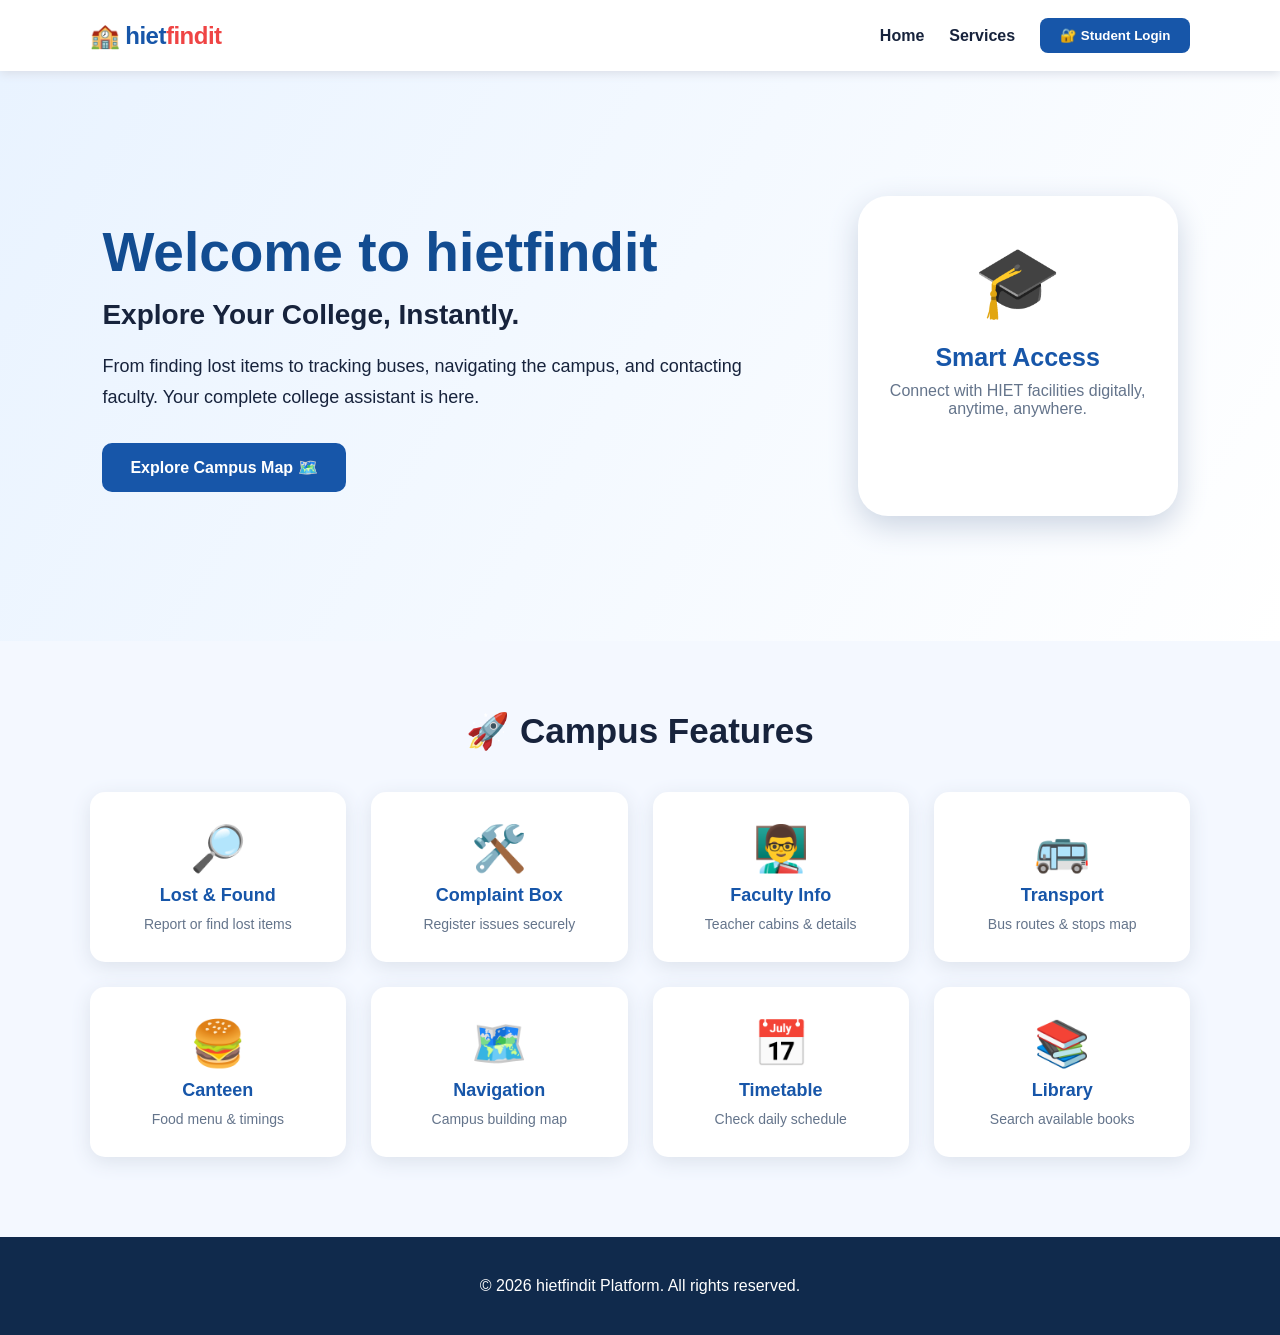
==== commit 899d4ab7: "Updated name to hietfindit and added new features" ====
--- a/index.html
+++ b/index.html
@@ -3,10 +3,10 @@
 <head>
     <meta charset="UTF-8">
     <meta name="viewport" content="width=device-width, initial-scale=1.0">
-    <title>Smart Campus Portal</title>
+    <title>hietfindit - Smart Campus Portal</title>
     <style>
         /* =========================================
-           Aapki Style2.css Yahan Hai
+           CSS STYLES
         ========================================= */
         * {
             margin: 0;
@@ -33,9 +33,14 @@
         }
 
         .logo {
-            font-size: 23px;
+            font-size: 24px;
             font-weight: bold;
             color: #1756a9;
+            letter-spacing: -0.5px;
+        }
+        
+        .logo span {
+            color: #ef4444;
         }
 
         nav {
@@ -57,6 +62,7 @@
             padding: 10px 20px;
             border-radius: 8px;
             cursor: pointer;
+            font-weight: bold;
         }
 
         .hero {
@@ -97,16 +103,17 @@
             border-radius: 10px;
             font-size: 16px;
             cursor: pointer;
+            font-weight: bold;
         }
 
         .hero-card {
             background: white;
-            width: 300px;
-            height: 300px;
+            width: 320px;
+            height: 320px;
             border-radius: 30px;
             box-shadow: 0 10px 30px #cbd4e2;
             text-align: center;
-            padding: 40px 20px;
+            padding: 45px 20px;
         }
 
         .circle {
@@ -148,63 +155,23 @@
 
         .card span {
             font-size: 45px;
+            display: block;
+            margin-bottom: 10px;
         }
 
         .card h3 {
-            margin: 15px 0 10px;
+            margin: 10px 0;
             color: #1756a9;
+            font-size: 18px;
         }
 
         .card p {
             color: #64748b;
+            font-size: 14px;
         }
 
         .emergency {
             border: 2px solid #ef4444;
-        }
-
-        .about {
-            padding: 80px 12%;
-            text-align: center;
-            background: #ffffff;
-        }
-
-        .about h2 {
-            font-size: 35px;
-            margin-bottom: 20px;
-            color: #1756a9;
-        }
-
-        .about p {
-            max-width: 850px;
-            margin: auto;
-            line-height: 1.8;
-            font-size: 17px;
-        }
-
-        .features {
-            margin-top: 40px;
-            display: grid;
-            grid-template-columns: repeat(3, 1fr);
-            gap: 20px;
-        }
-
-        .features div {
-            padding: 20px;
-            background: #eef5ff;
-            border-radius: 10px;
-            font-weight: bold;
-        }
-
-        footer {
-            text-align: center;
-            padding: 40px;
-            background: #102a4c;
-            color: white;
-        }
-
-        footer p {
-            margin-top: 10px;
         }
 
         /* MODAL STYLES */
@@ -259,6 +226,7 @@
             border: none;
             border-radius: 8px;
             cursor: pointer;
+            font-weight: bold;
         }
 
         .info {
@@ -266,40 +234,58 @@
             padding: 15px;
             border-radius: 10px;
             margin: 10px 0;
-        }
-
-        .chat {
-            height: 250px;
-            overflow-y: auto;
-            border: 1px solid #ddd;
+            line-height: 1.5;
+        }
+        
+        /* New Styles for Faculty and Images */
+        .faculty-card {
+            display: flex;
+            align-items: center;
+            gap: 15px;
+            background: #eef5ff;
             padding: 15px;
+            border-radius: 10px;
             margin-bottom: 15px;
+        }
+        
+        .faculty-card img {
+            width: 70px;
+            height: 70px;
+            border-radius: 50%;
+            object-fit: cover;
+            border: 3px solid #1756a9;
+        }
+
+        .modal-img {
+            width: 100%;
+            height: 180px;
+            object-fit: cover;
             border-radius: 10px;
-        }
-
-        .user-msg {
-            text-align: right;
-            margin: 10px;
-        }
-
-        .bot-msg {
-            text-align: left;
-            margin: 10px;
-            color: #1756a9;
-        }
-
-        /* MOBILE RESPONSIVE */
+            margin-bottom: 15px;
+        }
+
+        .flex-row {
+            display: flex;
+            gap: 10px;
+        }
+
+        footer {
+            text-align: center;
+            padding: 40px;
+            background: #102a4c;
+            color: white;
+        }
+
         @media(max-width: 900px) {
             nav a { display: none; }
             .hero { flex-direction: column; text-align: center; gap: 50px; }
             .hero-text h1 { font-size: 40px; }
             .services { grid-template-columns: repeat(2, 1fr); }
-            .features { grid-template-columns: 1fr; }
         }
 
         @media(max-width: 550px) {
             .services { grid-template-columns: 1fr; }
-            .hero-card { width: 250px; }
+            .flex-row { flex-direction: column; }
         }
     </style>
 </head>
@@ -307,82 +293,61 @@
 
     <!-- NAVBAR -->
     <header>
-        <div class="logo">🏫 Smart Campus</div>
+        <div class="logo">🏫 hiet<span>findit</span></div>
         <nav>
             <a href="#">Home</a>
             <a href="#services">Services</a>
-            <a href="#about">About</a>
-            <button onclick="openLogin()">🔐 Login</button>
+            <button onclick="openLogin()">🔐 Student Login</button>
         </nav>
     </header>
 
     <!-- HERO SECTION -->
     <div class="hero">
         <div class="hero-text">
-            <h1>Welcome to Smart Campus</h1>
-            <h2>Your Digital College Assistant</h2>
-            <p>Access timetable, library, canteen, navigation, and campus services all in one place effortlessly.</p>
-            <button class="main-btn" onclick="openChat()">Ask CampusAI 🤖</button>
+            <h1>Welcome to hietfindit</h1>
+            <h2>Explore Your College, Instantly.</h2>
+            <p>From finding lost items to tracking buses, navigating the campus, and contacting faculty. Your complete college assistant is here.</p>
+            <button class="main-btn" onclick="showNavigation()">Explore Campus Map 🗺️</button>
         </div>
         <div class="hero-card">
-            <div class="circle">👨‍🎓</div>
-            <h3>Student Portal</h3>
-            <p style="margin-top:10px; color:#64748b;">Quick access to all your college needs instantly.</p>
+            <div class="circle">🎓</div>
+            <h3>Smart Access</h3>
+            <p style="margin-top:10px; color:#64748b;">Connect with HIET facilities digitally, anytime, anywhere.</p>
         </div>
     </div>
 
     <!-- SERVICES (Grid) -->
-    <h2 class="section-title" id="services">🚀 Our Smart Services</h2>
+    <h2 class="section-title" id="services">🚀 Campus Features</h2>
     <div class="services">
+        <div class="card" onclick="showLostFound()">
+            <span>🔎</span><h3>Lost & Found</h3><p>Report or find lost items</p>
+        </div>
+        <div class="card" onclick="showComplaint()">
+            <span>🛠️</span><h3>Complaint Box</h3><p>Register issues securely</p>
+        </div>
+        <div class="card" onclick="showFaculty()">
+            <span>👨‍🏫</span><h3>Faculty Info</h3><p>Teacher cabins & details</p>
+        </div>
+        <div class="card" onclick="showBus()">
+            <span>🚌</span><h3>Transport</h3><p>Bus routes & stops map</p>
+        </div>
+        <div class="card" onclick="showCanteen()">
+            <span>🍔</span><h3>Canteen</h3><p>Food menu & timings</p>
+        </div>
+        <div class="card" onclick="showNavigation()">
+            <span>🗺️</span><h3>Navigation</h3><p>Campus building map</p>
+        </div>
         <div class="card" onclick="showTimetable()">
             <span>📅</span><h3>Timetable</h3><p>Check daily schedule</p>
         </div>
-        <div class="card" onclick="showNavigation()">
-            <span>🗺️</span><h3>Navigation</h3><p>Find your way</p>
-        </div>
-        <div class="card" onclick="showQR()">
-            <span>📱</span><h3>QR Scan</h3><p>Scan for entry</p>
-        </div>
-        <div class="card" onclick="startVoice()">
-            <span>🎤</span><h3>Voice Assistant</h3><p>Talk to CampusAI</p>
-        </div>
         <div class="card" onclick="showLibrary()">
-            <span>📚</span><h3>Library</h3><p>Search books</p>
-        </div>
-        <div class="card" onclick="showComplaint()">
-            <span>🛠️</span><h3>Complaints</h3><p>Register an issue</p>
-        </div>
-        <div class="card" onclick="showBus()">
-            <span>🚌</span><h3>Transport</h3><p>Bus routes & timing</p>
-        </div>
-        <div class="card" onclick="showCanteen()">
-            <span>🍔</span><h3>Canteen</h3><p>Food menu & prices</p>
-        </div>
-        <div class="card" onclick="showFaculty()">
-            <span>👨‍🏫</span><h3>Faculty</h3><p>Staff details</p>
-        </div>
-        <div class="card" onclick="showNotices()">
-            <span>📢</span><h3>Notices</h3><p>Latest campus updates</p>
-        </div>
-        <div class="card emergency" onclick="emergency()">
-            <span>🚨</span><h3 style="color:#ef4444;">SOS Alert</h3><p>Emergency help</p>
-        </div>
-    </div>
-
-    <!-- ABOUT SECTION -->
-    <div class="about" id="about">
-        <h2>About Smart Campus</h2>
-        <p>Smart Campus is an integrated digital platform designed to make college life easier and more connected. Find everything you need right at your fingertips.</p>
-        <div class="features">
-            <div>⚡ Fast Access</div>
-            <div>🤖 AI Powered</div>
-            <div>🔒 Highly Secure</div>
+            <span>📚</span><h3>Library</h3><p>Search available books</p>
         </div>
     </div>
 
     <!-- FOOTER -->
     <footer>
-        <p>© 2026 Smart Campus Integrated Digital System. All rights reserved.</p>
+        <p>© 2026 hietfindit Platform. All rights reserved.</p>
     </footer>
 
     <!-- MAIN MODAL POPUP -->
@@ -396,9 +361,6 @@
 
     <!-- JAVASCRIPT -->
     <script>
-        /* =========================================
-           Aapki Script2.js Yahan Hai
-        ========================================= */
         const modal = document.getElementById("modal");
         const title = document.getElementById("modalTitle");
         const content = document.getElementById("modalContent");
@@ -413,216 +375,194 @@
             modal.style.display = "none";
         }
 
-        /* LOGIN */
+        /* 1. LOGIN */
         function openLogin() {
             openModal("🔐 Student Login", `
-                <input type="text" id="username" placeholder="Student ID">
+                <input type="text" id="username" placeholder="Student ID / Roll No">
                 <input type="password" placeholder="Password">
-                <button onclick="login()">Login</button>
+                <button onclick="login()">Login Securely</button>
                 <p id="loginResult" style="margin-top:10px; font-weight:bold; color:green;"></p>
             `);
         }
-
         function login() {
-            document.getElementById("loginResult").innerHTML = "✅ Login successful! Welcome to Smart Campus.";
-        }
-
-        /* AI CHATBOT */
-        function openChat() {
-            openModal("🤖 CampusAI Assistant", `
-                <div class="chat" id="chatBox">
-                    <div class="bot-msg">
-                        🤖 Hello! I am CampusAI.<br>
-                        Ask me about timetable, labs, library, faculty or campus.
+            document.getElementById("loginResult").innerHTML = "✅ Login successful! Welcome to hietfindit.";
+        }
+
+        /* 2. LOST & FOUND (NEW) */
+        function showLostFound() {
+            openModal("🔎 Lost & Found Desk", `
+                <div class="flex-row">
+                    <input id="lfItem" placeholder="What did you lose/find? (e.g., Black Wallet)" style="flex:2;">
+                    <select id="lfType" style="flex:1;">
+                        <option>I Lost this</option>
+                        <option>I Found this</option>
+                    </select>
+                </div>
+                <input id="lfLocation" placeholder="Location (e.g., Near Canteen)">
+                <button onclick="submitLF()" style="width:100%;">Submit Report</button>
+                <p id="lfResult" style="color:green; font-weight:bold; margin-top:10px;"></p>
+                
+                <h3 style="margin-top:25px; color:#1756a9; font-size: 18px;">Recent Campus Logs:</h3>
+                <div class="info" style="border-left: 4px solid red;">🔴 <b>Lost:</b> Titan Watch<br><small>Location: Block A Washroom | Date: Today</small></div>
+                <div class="info" style="border-left: 4px solid green;">🟢 <b>Found:</b> ID Card (Rohit, CSE)<br><small>Location: Library Desk | Date: Yesterday</small></div>
+            `);
+        }
+        function submitLF() {
+            document.getElementById("lfResult").innerHTML = "✅ Item logged successfully! Security has been notified.";
+        }
+
+        /* 3. COMPLAINT BOX */
+        function showComplaint() {
+            openModal("🛠️ Digital Complaint Box", `
+                <p style="margin-bottom:15px; color:#64748b;">File complaints regarding maintenance, infrastructure, or discipline directly to the admin.</p>
+                <select id="compCategory">
+                    <option>Classroom/Lab Maintenance (AC/Fan/PC)</option>
+                    <option>Cleanliness/Hygiene</option>
+                    <option>Hostel/Mess Issue</option>
+                    <option>Disciplinary/Other</option>
+                </select>
+                <input id="compLocation" placeholder="Specific Location (e.g., CSE Lab 2)">
+                <textarea id="compText" placeholder="Describe the issue in detail..." rows="4"></textarea>
+                <button onclick="submitComplaint()" style="width:100%;">Lodge Complaint</button>
+                <p id="compResult" style="color:green; font-weight:bold; margin-top:10px;"></p>
+            `);
+        }
+        function submitComplaint() {
+            let id = "TKT-" + Math.floor(1000 + Math.random() * 9000);
+            document.getElementById("compResult").innerHTML = `✅ Ticket Raised! Your tracking ID is <b>${id}</b>.`;
+        }
+
+        /* 4. FACULTY INFO (WITH IMAGES) */
+        function showFaculty() {
+            openModal("👨‍🏫 Faculty Directory", `
+                <div class="faculty-card">
+                    <!-- Generic placeholder image for male professor -->
+                    <img src="https://ui-avatars.com/api/?name=Dr+R+K+Sharma&background=1756a9&color=fff&size=100" alt="Prof Image">
+                    <div>
+                        <h3 style="margin:0; color:#124c91;">Dr. R. K. Sharma</h3>
+                        <p style="color:#64748b; font-weight:bold; font-size:14px;">HOD - Computer Science</p>
+                        <p style="font-size:14px; margin-top:5px;">📍 Cabin: Block A, Room 301</p>
                     </div>
                 </div>
-                <input type="text" id="question" placeholder="Ask your question...">
-                <button onclick="askAI()">Ask</button>
-            `);
-        }
-
-        function askAI() {
-            let question = document.getElementById("question").value.toLowerCase();
-            let answer = "";
-
-            if (question.includes("lab")) {
-                answer = "📍 CSE Lab is in Block A, 2nd Floor, Room 204.";
-            } else if (question.includes("next class")) {
-                answer = "📅 Your next class is Data Structures at 10:00 AM.";
-            } else if (question.includes("python") || question.includes("teacher")) {
-                answer = "👨‍🏫 Python is handled by the CSE department faculty.";
-            } else if (question.includes("library")) {
-                answer = "📚 Library is located near the Main Academic Block.";
-            } else if (question.includes("canteen")) {
-                answer = "🍔 Canteen is open from 9:00 AM to 5:00 PM.";
-            } else {
-                answer = "🤖 I am still learning. Please try asking about lab, timetable, library or canteen.";
-            }
-
-            document.getElementById("chatBox").innerHTML += `<div class="user-msg">👤 ${question}</div>`;
-            document.getElementById("chatBox").innerHTML += `<div class="bot-msg">🤖 ${answer}</div>`;
-            document.getElementById("question").value = "";
-        }
-
-        /* TIMETABLE */
+
+                <div class="faculty-card">
+                    <!-- Generic placeholder image for female professor -->
+                    <img src="https://ui-avatars.com/api/?name=Prof+Anita+Verma&background=ef4444&color=fff&size=100" alt="Prof Image">
+                    <div>
+                        <h3 style="margin:0; color:#124c91;">Prof. Anita Verma</h3>
+                        <p style="color:#64748b; font-weight:bold; font-size:14px;">Associate Professor (Python & ML)</p>
+                        <p style="font-size:14px; margin-top:5px;">📍 Cabin: Block A, Room 204</p>
+                    </div>
+                </div>
+
+                <div class="faculty-card">
+                    <img src="https://ui-avatars.com/api/?name=Mr+Amit+Singh&background=10b981&color=fff&size=100" alt="Prof Image">
+                    <div>
+                        <h3 style="margin:0; color:#124c91;">Mr. Amit Singh</h3>
+                        <p style="color:#64748b; font-weight:bold; font-size:14px;">Lab Instructor</p>
+                        <p style="font-size:14px; margin-top:5px;">📍 Cabin: Ground Floor, Server Room</p>
+                    </div>
+                </div>
+            `);
+        }
+
+        /* 5. TRANSPORT & BUS ROUTES (WITH IMAGE) */
+        function showBus() {
+            openModal("🚌 Transport & Routes", `
+                <!-- Generic map placeholder image -->
+                <img src="https://images.unsplash.com/photo-1544620347-c4fd4a3d5957?w=600&h=200&fit=crop" class="modal-img" alt="Bus Route Map">
+                
+                <h3 style="margin-bottom:10px; font-size:18px;">Active Routes:</h3>
+                
+                <div class="info">
+                    <b>🚌 Route 01: City Centre Route</b><br>
+                    <small><b>Stops:</b> Main Bus Stand ➔ Civil Hospital ➔ Subhash Chowk ➔ College</small><br>
+                    <span style="color:green; font-weight:bold; font-size:13px;">🟢 Departs: 7:30 AM | Status: On Route</span>
+                </div>
+
+                <div class="info">
+                    <b>🚌 Route 02: Station Route</b><br>
+                    <small><b>Stops:</b> Railway Station ➔ Gandhi Market ➔ College</small><br>
+                    <span style="color:#d97706; font-weight:bold; font-size:13px;">🟡 Departs: 8:00 AM | Status: 5 Min Delay</span>
+                </div>
+            `);
+        }
+
+        /* 6. CAMPUS NAVIGATION */
+        function showNavigation() {
+            openModal("🗺️ Campus Navigation Map", `
+                <!-- Generic campus map placeholder image -->
+                <img src="https://images.unsplash.com/photo-1562774053-701939374585?w=600&h=200&fit=crop" class="modal-img" alt="Campus Map">
+                
+                <select id="destination">
+                    <option>Select Destination...</option>
+                    <option>CSE Lab (Block A)</option>
+                    <option>HOD Office</option>
+                    <option>Central Library</option>
+                    <option>Main Canteen</option>
+                </select>
+                <button onclick="findRoute()" style="width:100%;">Show Directions 🚶</button>
+                <div id="route" style="margin-top:15px;"></div>
+            `);
+        }
+        function findRoute() {
+            let place = document.getElementById("destination").value;
+            if(place === "Select Destination...") return;
+            document.getElementById("route").innerHTML = `
+                <div class="info" style="border-left: 4px solid #1756a9;">
+                    📍 <b>Path to ${place}:</b><br><br>
+                    Enter from Main Gate ➔ Walk straight down Central Corridor ➔ Look for signboards ➔ Arrive at ${place}.
+                    <br><br>🚶 Estimated walking time: 3-5 minutes
+                </div>
+            `;
+        }
+
+        /* 7. CANTEEN */
+        function showCanteen() {
+            openModal("🍔 Smart Canteen Menu", `
+                <!-- Generic food placeholder image -->
+                <img src="https://images.unsplash.com/photo-1504674900247-0877df9cc836?w=600&h=200&fit=crop" class="modal-img" alt="Canteen Food">
+                
+                <div style="display:grid; grid-template-columns: 1fr 1fr; gap:10px;">
+                    <div class="info" style="margin:0;">🍛 <b>Rajma Rice</b><br>₹60</div>
+                    <div class="info" style="margin:0;">🥪 <b>Veg Sandwich</b><br>₹40</div>
+                    <div class="info" style="margin:0;">🍜 <b>Hakka Noodles</b><br>₹50</div>
+                    <div class="info" style="margin:0;">☕ <b>Tea / Coffee</b><br>₹15</div>
+                </div>
+                <p style="margin-top:15px; text-align:center; color:#64748b;"><b>⏰ Open Timing:</b> 9:00 AM – 5:00 PM</p>
+            `);
+        }
+
+        /* 8. TIMETABLE */
         function showTimetable() {
             openModal("📅 Smart Timetable", `
-                <div class="info"><b>09:00 AM</b><br>Mathematics</div>
-                <div class="info"><b>10:00 AM</b><br>Data Structures</div>
-                <div class="info"><b>11:00 AM</b><br>Programming Lab</div>
-                <div class="info"><b>01:30 PM</b><br>Communication Skills</div>
-            `);
-        }
-
-        /* NAVIGATION */
-        function showNavigation() {
-            openModal("🗺️ Smart Campus Navigation", `
-                <select id="destination">
-                    <option>CSE Lab</option>
-                    <option>HOD Office</option>
-                    <option>Library</option>
-                    <option>Canteen</option>
-                    <option>Main Gate</option>
-                </select>
-                <button onclick="findRoute()">Take Me There 🚶</button>
-                <div id="route" style="margin-top:15px;"></div>
-            `);
-        }
-
-        function findRoute() {
-            let place = document.getElementById("destination").value;
-            document.getElementById("route").innerHTML = `
-                <div class="info">
-                    📍 Route to <b>${place}</b><br><br>
-                    Main Gate → Central Corridor → Block A → ${place}
-                    <br><br>🚶 Estimated walking time: 3 minutes
-                </div>
-            `;
-        }
-
-        /* QR */
-        function showQR() {
-            openModal("📱 QR / Barcode Smart Scan", `
-                <p>Enter Campus ID:</p>
-                <input id="qrText" value="CSE-LAB-204">
-                <button onclick="generateQR()">Generate QR</button>
-                <div id="qrResult" style="margin-top:20px;text-align:center;"></div>
-            `);
-        }
-
-        function generateQR() {
-            let value = document.getElementById("qrText").value;
-            document.getElementById("qrResult").innerHTML = `
-                <div class="info">📱 QR Code Generated<br><br><b>${value}</b></div>
-            `;
-        }
-
-        /* VOICE */
-        function startVoice() {
-            if (!("webkitSpeechRecognition" in window)) {
-                alert("Voice recognition is not supported in this browser. Use Chrome.");
-                return;
-            }
-            let recognition = new webkitSpeechRecognition();
-            recognition.lang = "en-IN";
-            recognition.start();
-
-            recognition.onresult = function(event) {
-                let text = event.results[0][0].transcript;
-                openModal("🎤 Voice Assistant", `
-                    <div class="info">You said:<br><br><b>${text}</b></div>
-                    <p>CampusAI is processing your question...</p>
-                `);
-            };
-        }
-
-        /* LIBRARY */
+                <h3 style="margin-bottom:10px;">Today's Classes (CSE)</h3>
+                <div class="info"><b>09:00 AM - 10:00 AM</b><br>Applied Mathematics (Block B)</div>
+                <div class="info"><b>10:00 AM - 11:30 AM</b><br>Data Structures Lab (CSE Lab 2)</div>
+                <div class="info"><b>12:00 PM - 01:00 PM</b><br>Software Engineering</div>
+            `);
+        }
+
+        /* 9. LIBRARY */
         function showLibrary() {
             openModal("📚 Smart Library", `
-                <input placeholder="Search book..." id="bookSearch">
-                <button onclick="searchBook()">Search</button>
+                <div class="flex-row">
+                    <input placeholder="Search book name or author..." id="bookSearch" style="flex:2;">
+                    <button onclick="searchBook()" style="flex:1;">Search</button>
+                </div>
                 <div id="bookResult"></div>
             `);
         }
-
         function searchBook() {
             let book = document.getElementById("bookSearch").value;
+            if(!book) return;
             document.getElementById("bookResult").innerHTML = `
-                <div class="info">
-                    📖 Book: <b>${book}</b><br>
-                    ✍️ Author: Demo Author<br>
-                    📍 Shelf: CSE-A-12<br>
-                    🟢 Status: Available
+                <div class="info" style="border-left: 4px solid green;">
+                    📖 <b>Title:</b> ${book}<br>
+                    📍 <b>Location:</b> Shelf CSE-A-12<br>
+                    🟢 <b>Status:</b> 3 Copies Available for issue
                 </div>
             `;
-        }
-
-        /* COMPLAINT */
-        function showComplaint() {
-            openModal("🛠️ Smart Complaint System", `
-                <input id="complaintName" placeholder="Your Name">
-                <input id="complaintLocation" placeholder="Location">
-                <textarea id="complaintText" placeholder="Describe your problem"></textarea>
-                <button onclick="submitComplaint()">Submit Complaint</button>
-                <p id="complaintResult" style="color:green; font-weight:bold;"></p>
-            `);
-        }
-
-        function submitComplaint() {
-            let id = "CMP-" + Math.floor(100000 + Math.random() * 900000);
-            document.getElementById("complaintResult").innerHTML = `
-                <br>✅ Complaint Registered!<br>Complaint ID: <b>${id}</b><br>Status: <b>Pending</b>
-            `;
-        }
-
-        /* BUS */
-        function showBus() {
-            openModal("🚌 College Bus Tracking", `
-                <div class="info">🚌 Route 01<br>College → Dharamshala<br>Status: 🟢 On Route</div>
-                <div class="info">🚌 Route 02<br>College → Kangra<br>Status: 🟢 On Time</div>
-                <div class="info">🚌 Route 03<br>College → Main Market<br>Status: 🟡 10 min Delay</div>
-            `);
-        }
-
-        /* CANTEEN */
-        function showCanteen() {
-            openModal("🍔 Smart Canteen", `
-                <div class="info">🍛 Rajma Rice — ₹60</div>
-                <div class="info">🥪 Veg Sandwich — ₹40</div>
-                <div class="info">🍜 Noodles — ₹50</div>
-                <div class="info">☕ Tea — ₹15</div>
-                <div class="info">🥤 Cold Drink — ₹30</div>
-                <p style="margin-top:10px;"><b>⏰ Timing:</b> 9:00 AM – 5:00 PM</p>
-            `);
-        }
-
-        /* FACULTY */
-        function showFaculty() {
-            openModal("👨‍🏫 Faculty Information", `
-                <div class="info"><b>CSE Department</b><br>Head of Department<br>Room: Block A</div>
-                <div class="info"><b>Programming Faculty</b><br>Department of Computer Science</div>
-                <div class="info"><b>Data Structures Faculty</b><br>Department of Computer Science</div>
-            `);
-        }
-
-        /* NOTICES */
-        function showNotices() {
-            openModal("📢 Notices & Events", `
-                <div class="info">📢 Engineering Day — Coming Soon</div>
-                <div class="info">📢 Internal Assessment Schedule Released</div>
-                <div class="info">📢 Coding Competition Registration Open</div>
-            `);
-        }
-
-        /* EMERGENCY */
-        function emergency() {
-            openModal("🚨 Emergency SOS", `
-                <div class="info" style="border-left: 4px solid red;">🚨 Emergency: <b>112</b></div>
-                <div class="info" style="border-left: 4px solid red;">👮 Security: <b>100</b></div>
-                <div class="info" style="border-left: 4px solid red;">🚑 Ambulance: <b>108</b></div>
-                <br>
-                <button style="background:red;" onclick="alert('Emergency alert sent!')">🚨 SEND SOS</button>
-            `);
         }
     </script>
 </body>
